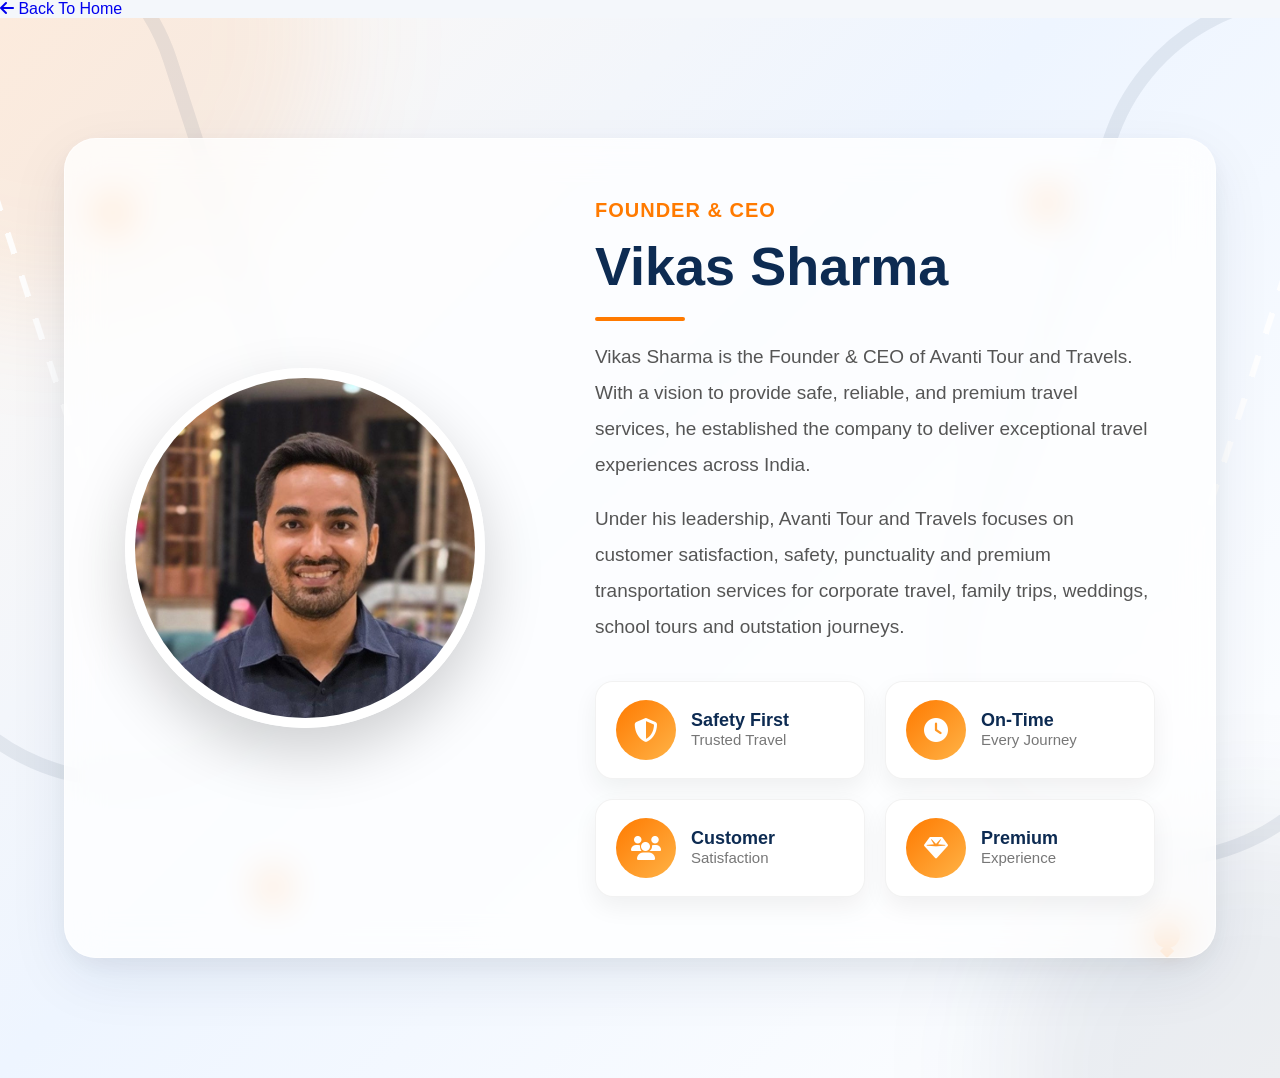
==== about.html @ bde84f7c "Website updated" ====
<!DOCTYPE html>
<html lang="en">

<head>
    <meta charset="UTF-8">
    <meta name="viewport" content="width=device-width, initial-scale=1.0">

    <title>About Us | Avanti Tour and Travels</title>

    <link rel="stylesheet" href="style.css">

    <!-- Font Awesome -->
    <link rel="stylesheet"
        href="https://cdnjs.cloudflare.com/ajax/libs/font-awesome/6.6.0/css/all.min.css">
</head>

<body>
    <a href="index.html" class="back-home-btn">
    <i class="fa-solid fa-arrow-left"></i>
    Back To Home
</a>

<section class="founder">
    <div class="founder-bg">

<div class="road-left"></div>
<div class="road-right"></div>

<div class="pin pin1"></div>
<div class="pin pin2"></div>
<div class="pin pin3"></div>
<div class="pin pin4"></div>


</div>

    <div class="container founder-box">

        <div class="founder-image">
            <img src="images/founder.jpg" alt="Vikas Sharma">
        </div>

        <div class="founder-content">

    <h2>Founder & CEO</h2>

    <h3>Vikas Sharma</h3>

    <p>
        Vikas Sharma is the Founder & CEO of Avanti Tour and Travels.
        With a vision to provide safe, reliable, and premium travel
        services, he established the company to deliver exceptional
        travel experiences across India.
    </p>

    <p>
        Under his leadership, Avanti Tour and Travels focuses on
        customer satisfaction, safety, punctuality and premium
        transportation services for corporate travel, family trips,
        weddings, school tours and outstation journeys.
    </p>

    <div class="founder-features">

        <div class="feature-item">
            <i class="fa-solid fa-shield-halved"></i>
            <div>
                <h4>Safety First</h4>
                <span>Trusted Travel</span>
            </div>
        </div>

        <div class="feature-item">
            <i class="fa-solid fa-clock"></i>
            <div>
                <h4>On-Time</h4>
                <span>Every Journey</span>
            </div>
        </div>

        <div class="feature-item">
            <i class="fa-solid fa-users"></i>
            <div>
                <h4>Customer</h4>
                <span>Satisfaction</span>
            </div>
        </div>

        <div class="feature-item">
            <i class="fa-solid fa-gem"></i>
            <div>
                <h4>Premium</h4>
                <span>Experience</span>
            </div>
        </div>

    </div>

</div>

</section>

</body>

</html>
---- style.css ----
/* ==========================
   RESET
========================== */

*{
    margin:0;
    padding:0;
    box-sizing:border-box;
}

html{
    scroll-behavior:smooth;
}

body{
    font-family:'Poppins',sans-serif;
    background:#ffffff;
    color:#222;
    overflow-x:hidden;
}

a{
    text-decoration:none;
}

ul{
    list-style:none;
}

img{
    width:100%;
    display:block;
}

/* ==========================
   CONTAINER
========================== */

.container{
    width:90%;
    max-width:1300px;
    margin:auto;
}

/* ==========================
   COLORS
========================== */

:root{

--primary:#f58220;

--secondary:#0d2340;

--white:#fff;

--dark:#111;

--light:#f6f6f6;

}

/* ==========================
   TOP BAR
========================== */

.top-bar{

background:var(--secondary);

color:white;

padding:12px 0;

font-size:14px;

}

.top-bar .container{

display:flex;

justify-content:space-between;

align-items:center;

}

.top-bar .left span{

color:var(--primary);

font-weight:600;

}

.top-bar .right{

display:flex;

gap:20px;

align-items:center;

}

.top-bar .right a{

color:white;

transition:.3s;

}

.top-bar .right a:hover{

color:var(--primary);

}

/* ==========================
   NAVBAR
========================== */

header{

background:white;

position:sticky;

top:0;

z-index:999;

box-shadow:0 3px 15px rgba(0,0,0,.08);

}

nav{

display:flex;

justify-content:space-between;

align-items:center;

height:90px;

}

.logo h1{

font-size:34px;

font-weight:800;

color:var(--secondary);

}

.logo span{

color:var(--primary);

}

.logo p{

font-size:13px;

letter-spacing:3px;

color:#666;

}

nav ul{

display:flex;

gap:35px;

}

nav ul li a{

font-weight:600;

color:#222;

transition:.3s;

}

nav ul li a:hover{

color:var(--primary);

}

.book-btn{

background:var(--primary);

padding:14px 28px;

border-radius:8px;

font-weight:600;

color:white;

transition:.3s;

}

.book-btn:hover{

background:#e76d07;

}

/* ==========================
   HERO
========================== */

.hero{
    position: relative;
    height: 95vh;
    overflow: hidden;
    display: flex;
    align-items: center;
}

/* Background Video */
.hero-video{
    position: absolute;
     inset: 0;
    width: 100%;
    height: 100%;
    object-fit: cover;
    z-index: 1;
}

/* Dark Overlay */
.overlay{
    position: absolute;
    inset: 0;
    background: rgba(0,0,0,.45);
    z-index: 2;
}

.hero-content{
    position: relative;
    z-index: 3;
    color: white;
}

.hero-left{
    width:650px;
}

.hero-left h4{
    font-size:18px;
    letter-spacing:3px;
    color:#ffcf75;
    margin-bottom:20px;
}

.hero-left h1{
    font-size:72px;
    line-height:82px;
    font-weight:800;
    margin-bottom:20px;
}

.hero-left h1 span{
    color:var(--primary);
}

.hero-left p{
    font-size:18px;
    line-height:34px;
    margin-bottom:35px;
    width:90%;
}

/* ==========================
   HERO BUTTONS
========================== */

.hero-buttons{

display:flex;

gap:20px;

}

.btn-orange{

background:var(--primary);

padding:16px 36px;

border-radius:8px;

color:white;

font-weight:600;

transition:.3s;

}

.btn-orange:hover{

background:#dd6b08;

}

.btn-dark{

background:white;

color:#222;

padding:16px 36px;

border-radius:8px;

font-weight:600;

transition:.3s;

}

.btn-dark:hover{

background:#eee;

}
/* ==========================
   BOOKING SECTION
========================== */

.booking{
    padding:80px 0;
    background:#f8f9fb;
}

.booking-box{
    background:#fff;
    padding:50px;
    border-radius:15px;
    box-shadow:0 10px 30px rgba(0,0,0,.08);
}

.booking-title{
    text-align:center;
    margin-bottom:40px;
}

.booking-title h2{
    font-size:38px;
    color:var(--secondary);
    margin-bottom:10px;
}

.booking-title p{
    color:#666;
}

.booking form{
    display:grid;
    grid-template-columns:repeat(5,1fr);
    gap:20px;
}

.input-box{
    display:flex;
    flex-direction:column;
}

.input-box label{
    font-weight:600;
    margin-bottom:10px;
    color:#333;
}

.input-box input,
.input-box select{

    height:55px;
    border:1px solid #ddd;
    border-radius:8px;
    padding:0 15px;
    font-size:16px;
    outline:none;

}

.booking button{

    height:55px;
    margin-top:32px;
    border:none;
    background:var(--primary);
    color:#fff;
    border-radius:8px;
    font-size:17px;
    cursor:pointer;
    transition:.3s;

}

.booking button:hover{

background:#dc6a08;

}

/* ==========================
   SECTION TITLE
========================== */

.section-title{

text-align:center;

margin-bottom:60px;

}

.section-title h2{

font-size:45px;

color:var(--secondary);

margin-bottom:15px;

}

.section-title p{

color:#666;

font-size:18px;

}

/* ==========================
   WHY CHOOSE US
========================== */

.why-us{

padding:100px 0;

background:#fff;

}

.why-grid{

display:grid;

grid-template-columns:repeat(4,1fr);

gap:30px;

}

.why-card{

background:#fff;

padding:40px 30px;

text-align:center;

border-radius:15px;

box-shadow:0 10px 30px rgba(0,0,0,.08);

transition:.4s;

}

.why-card:hover{

transform:translateY(-12px);

}

.why-card i{

font-size:55px;

color:var(--primary);

margin-bottom:20px;

}

.why-card h3{

margin-bottom:15px;

font-size:24px;

color:var(--secondary);

}

.why-card p{

line-height:28px;

color:#666;

}

/* ==========================
   OUR FLEET
========================== */

.fleet{

padding:100px 0;

background:#f8f9fb;

}

.fleet-grid{

display:grid;

grid-template-columns:repeat(3,1fr);

gap:35px;

}

.fleet-card{

background:white;

border-radius:15px;

overflow:hidden;

box-shadow:0 12px 30px rgba(0,0,0,.08);

transition:.4s;

}

.fleet-card:hover{

transform:translateY(-10px);

}

.fleet-card img{

height:260px;

object-fit:cover;

}

.fleet-content{

padding:25px;

}

.fleet-content h3{

font-size:26px;

color:var(--secondary);

margin-bottom:10px;

}

.fleet-content p{

color:#666;

margin-bottom:20px;

}

.fleet-content a{

display:inline-block;

background:var(--primary);

padding:12px 24px;

border-radius:8px;

color:white;

font-weight:600;

transition:.3s;

}

.fleet-content a:hover{

background:#d86807;

}
/* ==========================
   DESTINATIONS
========================== */

.destinations{
    padding:100px 0;
    background:#fff;
}

.destination-grid{
    display:grid;
    grid-template-columns:repeat(3,1fr);
    gap:30px;
}

.destination-card{
    position:relative;
    overflow:hidden;
    border-radius:15px;
    cursor:pointer;
}

.destination-card img{
    height:320px;
    object-fit:cover;
    transition:.5s;
}

.destination-card:hover img{
    transform:scale(1.1);
}

.destination-card h3{
    position:absolute;
    left:20px;
    bottom:20px;
    color:#fff;
    font-size:28px;
    font-weight:700;
    text-shadow:0 5px 15px rgba(0,0,0,.5);
}

/* ==========================
   GALLERY
========================== */

.gallery{
    padding:100px 0;
    background:#f8f9fb;
}

.gallery-grid{
    display:grid;
    grid-template-columns:repeat(3,1fr);
    gap:20px;
}

.gallery-grid img{
    height:260px;
    object-fit:cover;
    border-radius:12px;
    transition:.4s;
}

.gallery-grid img:hover{
    transform:scale(1.05);
}

/* ==========================
   TESTIMONIALS
========================== */

.testimonials{
    padding:100px 0;
    background:#fff;
}

.testimonial-grid{
    display:grid;
    grid-template-columns:repeat(3,1fr);
    gap:30px;
}

.testimonial-card{
    background:#fff;
    padding:35px;
    border-radius:15px;
    text-align:center;
    box-shadow:0 10px 25px rgba(0,0,0,.08);
}

.testimonial-card img{
    width:90px;
    height:90px;
    border-radius:50%;
    margin:auto;
    margin-bottom:20px;
    object-fit:cover;
}

.testimonial-card h3{
    color:var(--secondary);
    margin-bottom:5px;
}

.testimonial-card h5{
    color:var(--primary);
    margin-bottom:15px;
}

.testimonial-card p{
    line-height:28px;
    color:#666;
}

/* ==========================
   CONTACT
========================== */

.contact{
    padding:100px 0;
    background:#f8f9fb;
}

.contact-wrapper{
    display:grid;
    grid-template-columns:1fr 1fr;
    gap:50px;
}

.contact-info h2{
    font-size:42px;
    color:var(--secondary);
    margin-bottom:20px;
}

.contact-info p{
    color:#666;
    line-height:30px;
    margin-bottom:15px;
}

.contact-form{
    background:#fff;
    padding:40px;
    border-radius:15px;
    box-shadow:0 10px 30px rgba(0,0,0,.08);
}

.contact-form input,
.contact-form textarea{
    width:100%;
    padding:16px;
    margin-bottom:20px;
    border:1px solid #ddd;
    border-radius:8px;
    outline:none;
    font-size:16px;
}

.contact-form textarea{
    height:160px;
    resize:none;
}

.contact-form button{
    width:100%;
    background:var(--primary);
    color:#fff;
    border:none;
    padding:16px;
    border-radius:8px;
    cursor:pointer;
    font-size:18px;
}

/* ==========================
   FOOTER
========================== */

footer{
    background:#0d2340;
    color:#fff;
    padding:80px 0 30px;
}

.footer-grid{
    display:grid;
    grid-template-columns:2fr 1fr 1fr 1fr;
    gap:40px;
}

.footer-grid h2,
.footer-grid h3{
    margin-bottom:20px;
}

.footer-grid p,
.footer-grid li{
    color:#d7d7d7;
    line-height:30px;
}

.footer-grid ul{
    padding:0;
}

.footer-grid li{
    list-style:none;
    margin-bottom:10px;
}

.footer-grid a{
    color:#d7d7d7;
}

.footer-grid a:hover{
    color:var(--primary);
}

footer hr{
    margin:40px 0 20px;
    border:none;
    border-top:1px solid rgba(255,255,255,.15);
}

.copyright{
    text-align:center;
    color:#bbb;
}

/* ==========================
   FLOATING BUTTONS
========================== */

.whatsapp,
.call{
    position:fixed;
    right:25px;
    width:60px;
    height:60px;
    border-radius:50%;
    display:flex;
    justify-content:center;
    align-items:center;
    color:#fff;
    font-size:26px;
    z-index:999;
}

.whatsapp{
    bottom:170px;
    background:#25D366;
}
.pay{
    position:fixed;
    right:25px;
    bottom:100px;
    width:60px;
    height:60px;
    border-radius:50%;
    display:flex;
    justify-content:center;
    align-items:center;
    color:#fff;
    font-size:26px;
    background:#007bff;
    z-index:999;
    text-decoration:none;
}

.call{
    bottom:30px;
    background:#f58220;
}

/* ==========================
   SCROLL TO TOP
========================== */

#topBtn{
    position:fixed;
    left:25px;
    bottom:30px;
    width:55px;
    height:55px;
    border:none;
    border-radius:50%;
    background:var(--secondary);
    color:#fff;
    font-size:20px;
    cursor:pointer;
}
/* =========================================
   RESPONSIVE DESIGN
========================================= */

/* Laptop */
@media (max-width:1200px){

.container{
    width:95%;
}

.hero-left h1{
    font-size:60px;
    line-height:70px;
}

nav ul{
    gap:20px;
}

}


/* Tablet */

@media (max-width:992px){

.top-bar .container{
    flex-direction:column;
    gap:10px;
    text-align:center;
}

nav{
    flex-direction:column;
    height:auto;
    padding:20px 0;
}

nav ul{
    flex-wrap:wrap;
    justify-content:center;
    margin:20px 0;
}

.hero{
    height:80vh;
}

.hero-left{
    width:100%;
    text-align:center;
}

.hero-left h1{
    font-size:50px;
    line-height:60px;
}

.hero-left p{
    width:100%;
}

.hero-buttons{
    justify-content:center;
}

.booking form{
    grid-template-columns:repeat(2,1fr);
}

.why-grid,
.fleet-grid,
.destination-grid,
.gallery-grid,
.testimonial-grid{
    grid-template-columns:repeat(2,1fr);
}

.contact-wrapper{
    grid-template-columns:1fr;
}

.footer-grid{
    grid-template-columns:repeat(2,1fr);
}

}


/* Mobile */

@media (max-width:768px){

.hero{
    height:70vh;
}

.hero-left h4{
    font-size:14px;
}

.hero-left h1{
    font-size:38px;
    line-height:48px;
}

.hero-left p{
    font-size:16px;
    line-height:28px;
}

.hero-buttons{
    flex-direction:column;
}

.btn-orange,
.btn-dark{
    text-align:center;
}

.booking-box{
    padding:25px;
}

.booking form{
    grid-template-columns:1fr;
}

.section-title h2{
    font-size:32px;
}

.why-grid,
.fleet-grid,
.destination-grid,
.gallery-grid,
.testimonial-grid,
.footer-grid{
    grid-template-columns:1fr;
}

.destination-card img,
.gallery-grid img,
.fleet-card img{
    height:220px;
}

.contact-form{
    padding:25px;
}

.whatsapp,
.call{
    width:55px;
    height:55px;
    font-size:22px;
}
/* Founder Section */

.founder-box{
    flex-direction:column;
    text-align:center;
}

.founder-image img{
    width:250px;
    height:250px;
}
.founder-content{
    min-width:100%;
}

.founder-content h3{
    font-size:38px;
}

.founder-content h3::after{
    margin:18px auto 0;
}

.founder-features{
    grid-template-columns:1fr;
}

.feature-item{
    text-align:left;
}
}


/* Small Mobile */

@media (max-width:480px){

.logo h1{
    font-size:28px;
}

.logo p{
    font-size:11px;
}

.hero-left h1{
    font-size:30px;
    line-height:40px;
}

.hero-left p{
    font-size:15px;
}

.section-title h2{
    font-size:28px;
}

.booking-title h2{
    font-size:28px;
}

.contact-info h2{
    font-size:30px;
}

.book-btn{
    padding:12px 20px;
}
.founder{
    padding:70px 0;
}

.founder-box{
    padding:25px 20px;
}

.founder-image img{
    width:200px;
    height:200px;
}

.founder-content h2{
    font-size:16px;
}

.founder-content h3{
    font-size:30px;
}

.founder-content p{
    font-size:15px;
    line-height:1.7;
}

.feature-item{
    padding:15px;
}

.feature-item i{
    width:50px;
    height:50px;
    font-size:20px;
}

.feature-item h4{
    font-size:16px;
}

.feature-item span{
    font-size:13px;
}

}


/* =========================================
   SMOOTH ANIMATIONS
========================================= */

.fleet-card,
.why-card,
.destination-card,
.gallery-grid img,
.testimonial-card,
.contact-form{

transition:0.4s ease;

}

.fleet-card:hover,
.why-card:hover,
.destination-card:hover,
.gallery-grid img:hover,
.testimonial-card:hover,
.contact-form:hover{

transform:translateY(-8px);

box-shadow:0 20px 40px rgba(0,0,0,.15);

}


/* =========================================
   CUSTOM SCROLLBAR
========================================= */

::-webkit-scrollbar{

width:10px;

}

::-webkit-scrollbar-track{

background:#eee;

}

::-webkit-scrollbar-thumb{

background:#f58220;

border-radius:10px;

}

::-webkit-scrollbar-thumb:hover{

background:#d86a08;

}


/* =========================================
   SELECTION COLOR
========================================= */

::selection{

background:#f58220;

color:white;

}


/* =========================================
   IMAGE ZOOM
========================================= */

img{

transition:.4s;

}

img:hover{

transform:scale(1.02);

}


/* =========================================
   END OF STYLE.CSS
========================================= */

header.sticky{
    box-shadow:0 10px 30px rgba(0,0,0,.12);
    transition:.4s;
}

#topBtn{
    display:none;
}
/* ================= PAYMENT PAGE ================= */

body{
    background:#f4f7fb;
    font-family:Arial, Helvetica, sans-serif;
}

.payment-box{
    width:420px;
    max-width:95%;
    margin:50px auto;
    background:#fff;
    padding:30px;
    border-radius:20px;
    text-align:center;
    box-shadow:0 10px 30px rgba(0,0,0,.15);
}

.payment-box h2{
    color:#0d2b52;
    margin-bottom:20px;
}

.qr-code{
    width:220px;
    display:block;
    margin:20px auto;
    border-radius:15px;
}

.upi-id{
    font-size:20px;
    font-weight:bold;
    color:#0d2b52;
    margin:15px 0;
}

.pay-btn,
.whatsapp-btn{
    width:100%;
    padding:15px;
    border:none;
    border-radius:10px;
    color:#fff;
    font-size:18px;
    cursor:pointer;
    margin-top:15px;
}

.pay-btn{
    background:#0d2b52;
}

.whatsapp-btn{
    background:#25D366;
}

.note{
    margin-top:20px;
    color:#666;
}
.modal{
    display:none;
    position:fixed;
    z-index:9999;
    left:0;
    top:0;
    width:100%;
    height:100%;
    background:rgba(0,0,0,.6);
}

.modal-content{
    background:#fff;
    width:90%;
    max-width:700px;
    margin:60px auto;
    padding:30px;
    border-radius:15px;
    position:relative;
}

.close{
    position:absolute;
    right:20px;
    top:15px;
    font-size:32px;
    cursor:pointer;
}

.modal ul{
    line-height:2;
}
/* ==========================
   Founder Section
========================== */

.founder{
    padding:120px 0;
    background:linear-gradient(135deg,#fdf8f3 0%,#eef5ff 45%,#ffffff 100%);
    position:relative;
    overflow:hidden;
}

.founder::before{
    content:"";
    position:absolute;
    width:550px;
    height:550px;
    background:rgba(245,130,32,.10);
    border-radius:50%;
    top:-260px;
    left:-220px;
    filter:blur(60px);
}

.founder::after{
    content:"";
    position:absolute;
    width:500px;
    height:500px;
    background:rgba(13,43,82,.08);
    border-radius:50%;
    bottom:-240px;
    right:-220px;
    filter:blur(60px);
}
/* =============================
   Travel Background
============================= */

.founder-bg{

position:absolute;
inset:0;
pointer-events:none;
z-index:1;

}

/* Left Road */

.founder-bg .road-left{

position:absolute;

left:-170px;
top:-120px;

width:430px;
height:900px;

border:14px solid rgba(13,43,82,.08);

border-radius:250px;

transform:rotate(-18deg);

}

/* Right Road */

.founder-bg .road-right{

position:absolute;

right:-170px;
top:-40px;

width:430px;
height:900px;

border:14px solid rgba(13,43,82,.08);

border-radius:250px;

transform:rotate(18deg);

}

/* White Divider */

.road-left::after,
.road-right::after{

content:"";

position:absolute;

left:50%;

top:0;

width:6px;

height:100%;

transform:translateX(-50%);

background:
repeating-linear-gradient(

to bottom,

rgba(255,255,255,.9) 0 22px,

transparent 22px 45px

);

}

/* Location Pins */

.pin{

position:absolute;

width:26px;
height:26px;

background:#ff7a00;

border-radius:50%;

box-shadow:0 0 25px rgba(255,122,0,.35);

}

.pin::after{

content:"";

position:absolute;

left:50%;

bottom:-8px;

width:10px;
height:10px;

background:#ff7a00;

transform:translateX(-50%) rotate(45deg);

}

.pin1{

top:180px;
left:100px;

}

.pin2{

bottom:180px;
left:260px;

}

.pin3{

top:170px;
right:220px;

}

.pin4{

bottom:130px;
right:100px;

}

.founder .container{
    position:relative;
    z-index:2;
}

.founder-box{
    max-width:1180px;
    margin:auto;

    display:flex;
    align-items:center;
    justify-content:space-between;
    gap:70px;
    flex-wrap:wrap;

    background:rgba(255,255,255,.78);
    backdrop-filter:blur(18px);
    -webkit-backdrop-filter:blur(18px);

    padding:60px;
    border-radius:32px;

    border:1px solid rgba(255,255,255,.6);

    box-shadow:
        0 20px 60px rgba(13,43,82,.08),
        0 8px 25px rgba(0,0,0,.05);
}

.founder-image{
    flex:1;
    min-width:300px;
    text-align:center;
}

.founder-image img{
    width:360px;
    height:360px;
    max-width:100%;
    border-radius:50%;
    object-fit:cover;

    border:10px solid #fff;

    box-shadow:
        0 25px 60px rgba(0,0,0,.18);

    transition:.4s ease;
}

.founder-image img:hover{
    transform:scale(1.03);
}

.founder-content{
    flex:1.4;
    min-width:320px;
}

.founder-content h2{
    color:#ff7a00;
    font-size:20px;
    font-weight:700;
    letter-spacing:1px;
    text-transform:uppercase;
    margin-bottom:12px;
}

.founder-content h3{
    font-size:54px;
    color:#0d2b52;
    line-height:1.2;
    margin-bottom:18px;
    position:relative;
}

.founder-content h3::after{
    content:"";
    display:block;
    width:90px;
    height:4px;
    background:#ff7a00;
    border-radius:50px;
    margin-top:18px;
}

.founder-content p{
    font-size:19px;
    line-height:1.9;
    color:#555;
    margin-bottom:18px;
}
/* ==========================
   Founder Features
========================== */

.founder-features{
    display:grid;
    grid-template-columns:repeat(2,1fr);
    gap:20px;
    margin-top:35px;
}

.feature-item{
    display:flex;
    align-items:center;
    gap:15px;
    background:#fff;
    padding:18px 20px;
    border-radius:18px;
    border:1px solid rgba(0,0,0,.05);
    box-shadow:0 10px 25px rgba(0,0,0,.06);
    transition:.35s ease;
}

.feature-item:hover{
    transform:translateY(-8px);
    box-shadow:0 18px 40px rgba(0,0,0,.12);
}

.feature-item i{
    width:60px;
    height:60px;
    display:flex;
    align-items:center;
    justify-content:center;
    border-radius:50%;
    background:linear-gradient(135deg,#ff7a00,#ffb347);
    color:#fff;
    font-size:24px;
    flex-shrink:0;
}

.feature-item h4{
    margin:0;
    color:#0d2b52;
    font-size:18px;
    font-weight:700;
}

.feature-item span{
    color:#777;
    font-size:15px;
}
/* ==========================================
   Founder Responsive
========================================== */

@media (max-width:768px){

    .founder{
        padding:60px 15px;
    }

    .founder-box{
        flex-direction:column;
        padding:30px 20px;
        gap:30px;
        border-radius:20px;
    }

    .founder-image{
        min-width:100%;
    }

    .founder-image img{
        width:220px;
        height:220px;
        border-width:6px;
    }

    .founder-content{
        min-width:100%;
        text-align:center;
    }

    .founder-content h2{
        font-size:18px;
    }

    .founder-content h3{
        font-size:36px;
    }

    .founder-content h3::after{
        margin:15px auto 0;
    }

    .founder-content p{
        font-size:16px;
        line-height:1.7;
    }

    .founder-features{
        grid-template-columns:1fr;
    }

    .feature-item{
        padding:15px;
    }

    .back-home-btn{
    position:absolute;
    top:40px;
    left:50px;
    z-index:999;

    display:inline-flex;
    align-items:center;
    gap:10px;

    padding:14px 28px;

    background:#ff7a00;
    color:white;

    border-radius:8px;

    font-size:16px;
    font-weight:600;

    text-decoration:none;

    box-shadow:0 8px 20px rgba(0,0,0,.15);

    transition:.3s;
}

.back-home:hover{
    transform:translateY(-3px);
    background:#e66f00;
}


@media(max-width:600px){

.back-home{
    top:20px;
    left:20px;

    padding:12px 20px;
    font-size:14px;
}

}

}
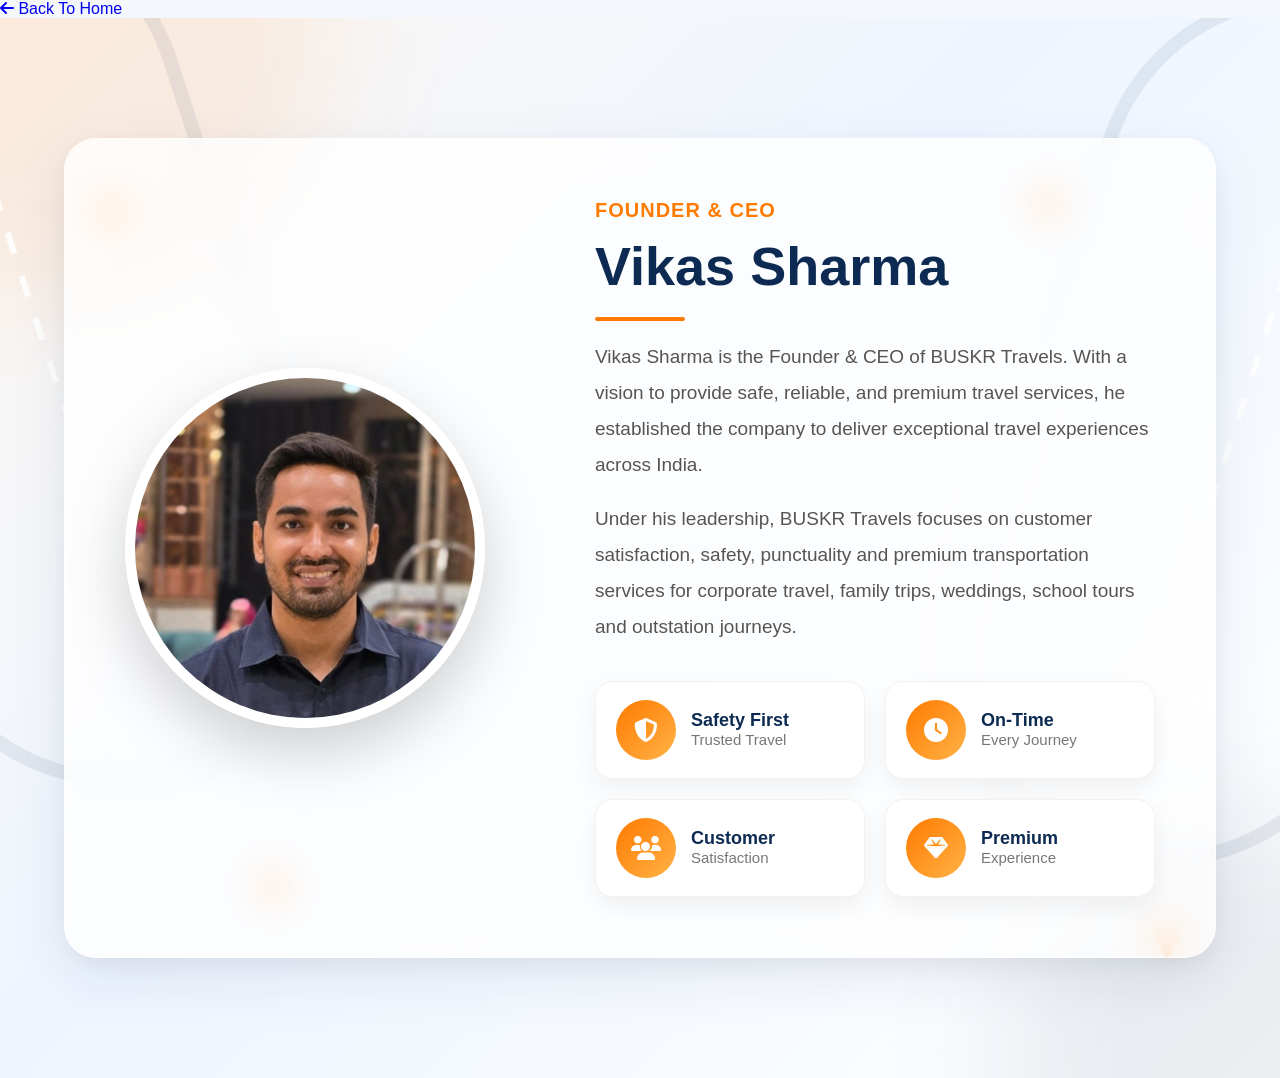
==== commit 0d35c6cb: "Website updated" ====
--- a/about.html
+++ b/about.html
@@ -5,7 +5,7 @@
     <meta charset="UTF-8">
     <meta name="viewport" content="width=device-width, initial-scale=1.0">
 
-    <title>About Us | Avanti Tour and Travels</title>
+    <title>About Us | BUSKR Travels</title>
 
     <link rel="stylesheet" href="style.css">
 
@@ -47,14 +47,14 @@
     <h3>Vikas Sharma</h3>
 
     <p>
-        Vikas Sharma is the Founder & CEO of Avanti Tour and Travels.
+        Vikas Sharma is the Founder & CEO of BUSKR Travels.
         With a vision to provide safe, reliable, and premium travel
         services, he established the company to deliver exceptional
         travel experiences across India.
     </p>
 
     <p>
-        Under his leadership, Avanti Tour and Travels focuses on
+        Under his leadership, BUSKR Travels focuses on
         customer satisfaction, safety, punctuality and premium
         transportation services for corporate travel, family trips,
         weddings, school tours and outstation journeys.
--- a/style.css
+++ b/style.css
@@ -1792,7 +1792,7 @@
     transition:.3s;
 }
 
-.back-home:hover{
+.back-home-btn:hover{
     transform:translateY(-3px);
     background:#e66f00;
 }
@@ -1800,7 +1800,7 @@
 
 @media(max-width:600px){
 
-.back-home{
+.back-home-btn{
     top:20px;
     left:20px;
 
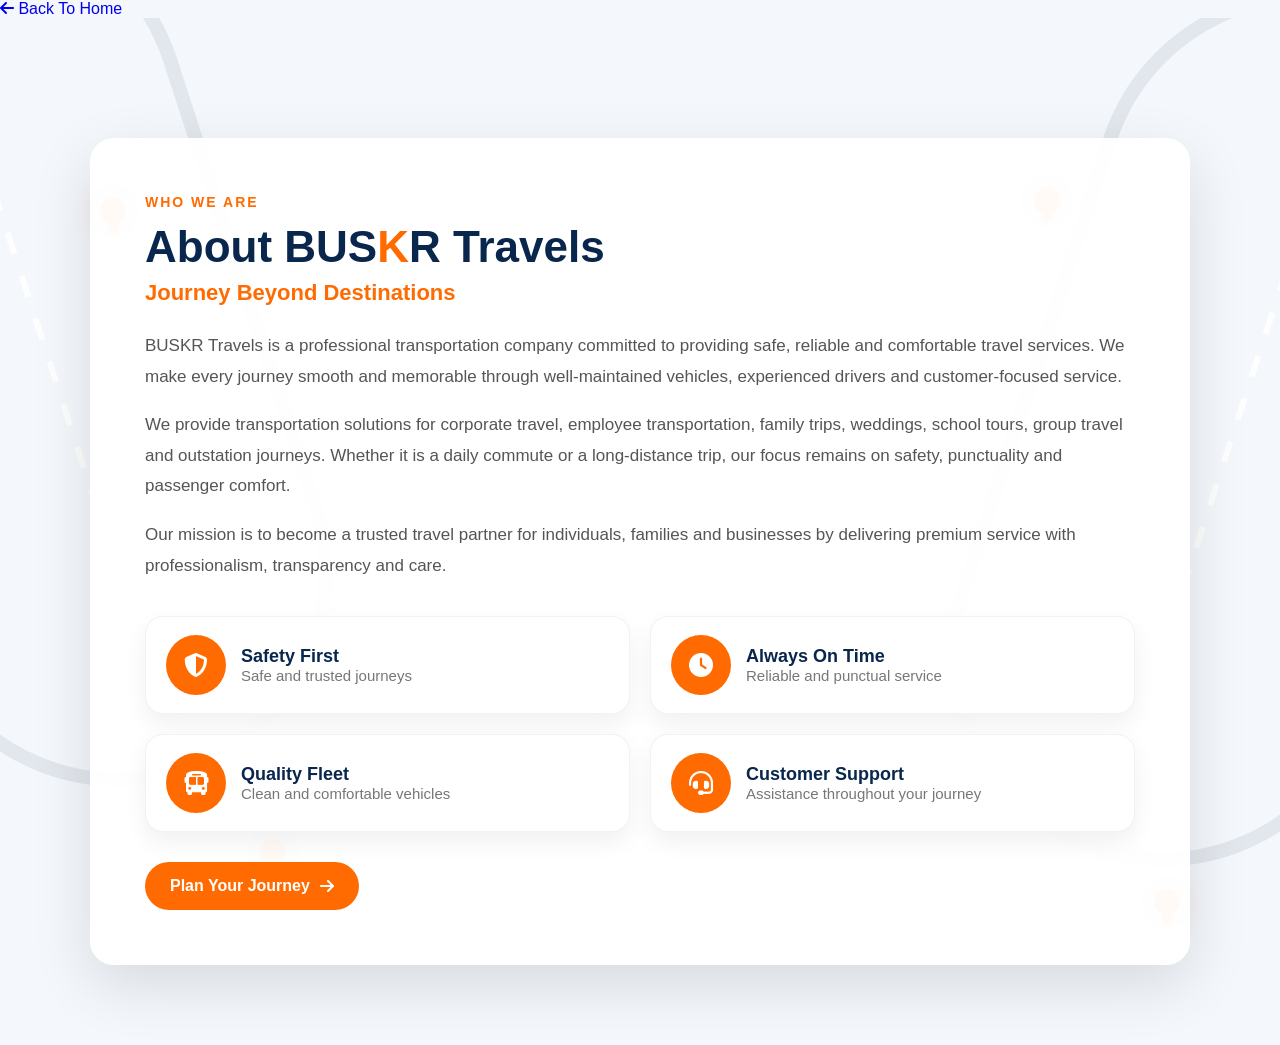
==== commit 934dc1ec: "Website updated" ====
--- a/about.html
+++ b/about.html
@@ -15,90 +15,108 @@
 </head>
 
 <body>
+
     <a href="index.html" class="back-home-btn">
-    <i class="fa-solid fa-arrow-left"></i>
-    Back To Home
-</a>
+        <i class="fa-solid fa-arrow-left"></i>
+        Back To Home
+    </a>
 
-<section class="founder">
-    <div class="founder-bg">
+    <section class="about-company">
 
-<div class="road-left"></div>
-<div class="road-right"></div>
+        <div class="founder-bg">
+            <div class="road-left"></div>
+            <div class="road-right"></div>
 
-<div class="pin pin1"></div>
-<div class="pin pin2"></div>
-<div class="pin pin3"></div>
-<div class="pin pin4"></div>
-
-
-</div>
-
-    <div class="container founder-box">
-
-        <div class="founder-image">
-            <img src="images/founder.jpg" alt="Vikas Sharma">
+            <div class="pin pin1"></div>
+            <div class="pin pin2"></div>
+            <div class="pin pin3"></div>
+            <div class="pin pin4"></div>
         </div>
 
-        <div class="founder-content">
+        <div class="container about-company-box">
 
-    <h2>Founder & CEO</h2>
+            <div class="about-company-content">
 
-    <h3>Vikas Sharma</h3>
+                <span class="about-label">WHO WE ARE</span>
 
-    <p>
-        Vikas Sharma is the Founder & CEO of BUSKR Travels.
-        With a vision to provide safe, reliable, and premium travel
-        services, he established the company to deliver exceptional
-        travel experiences across India.
-    </p>
+                <h1>
+    About
+    <span class="brand-name">
+        <span class="brand-blue">BUS</span><span class="brand-orange">K</span><span class="brand-blue">R</span>
+    </span>
+    Travels
+</h1>
 
-    <p>
-        Under his leadership, BUSKR Travels focuses on
-        customer satisfaction, safety, punctuality and premium
-        transportation services for corporate travel, family trips,
-        weddings, school tours and outstation journeys.
-    </p>
+                <h2>Journey Beyond Destinations</h2>
 
-    <div class="founder-features">
+                <p>
+                    BUSKR Travels is a professional transportation company
+                    committed to providing safe, reliable and comfortable
+                    travel services. We make every journey smooth and memorable
+                    through well-maintained vehicles, experienced drivers and
+                    customer-focused service.
+                </p>
 
-        <div class="feature-item">
-            <i class="fa-solid fa-shield-halved"></i>
-            <div>
-                <h4>Safety First</h4>
-                <span>Trusted Travel</span>
+                <p>
+                    We provide transportation solutions for corporate travel,
+                    employee transportation, family trips, weddings, school
+                    tours, group travel and outstation journeys. Whether it is
+                    a daily commute or a long-distance trip, our focus remains
+                    on safety, punctuality and passenger comfort.
+                </p>
+
+                <p>
+                    Our mission is to become a trusted travel partner for
+                    individuals, families and businesses by delivering premium
+                    service with professionalism, transparency and care.
+                </p>
+
+                <div class="founder-features">
+
+                    <div class="feature-item">
+                        <i class="fa-solid fa-shield-halved"></i>
+                        <div>
+                            <h4>Safety First</h4>
+                            <span>Safe and trusted journeys</span>
+                        </div>
+                    </div>
+
+                    <div class="feature-item">
+                        <i class="fa-solid fa-clock"></i>
+                        <div>
+                            <h4>Always On Time</h4>
+                            <span>Reliable and punctual service</span>
+                        </div>
+                    </div>
+
+                    <div class="feature-item">
+                        <i class="fa-solid fa-bus"></i>
+                        <div>
+                            <h4>Quality Fleet</h4>
+                            <span>Clean and comfortable vehicles</span>
+                        </div>
+                    </div>
+
+                    <div class="feature-item">
+                        <i class="fa-solid fa-headset"></i>
+                        <div>
+                            <h4>Customer Support</h4>
+                            <span>Assistance throughout your journey</span>
+                        </div>
+                    </div>
+
+                </div>
+
+                <a href="index.html#contact" class="about-contact-btn">
+                    Plan Your Journey
+                    <i class="fa-solid fa-arrow-right"></i>
+                </a>
+
             </div>
+
         </div>
 
-        <div class="feature-item">
-            <i class="fa-solid fa-clock"></i>
-            <div>
-                <h4>On-Time</h4>
-                <span>Every Journey</span>
-            </div>
-        </div>
-
-        <div class="feature-item">
-            <i class="fa-solid fa-users"></i>
-            <div>
-                <h4>Customer</h4>
-                <span>Satisfaction</span>
-            </div>
-        </div>
-
-        <div class="feature-item">
-            <i class="fa-solid fa-gem"></i>
-            <div>
-                <h4>Premium</h4>
-                <span>Experience</span>
-            </div>
-        </div>
-
-    </div>
-
-</div>
-
-</section>
+    </section>
 
 </body>
 
--- a/style.css
+++ b/style.css
@@ -149,29 +149,38 @@
 }
 
 .logo h1{
-
-font-size:34px;
-
-font-weight:800;
-
-color:var(--secondary);
-
-}
-
-.logo span{
-
-color:var(--primary);
-
-}
-
-.logo p{
-
-font-size:13px;
-
-letter-spacing:3px;
-
-color:#666;
-
+    font-size:48px;
+    font-weight:800;
+    color:#0b2345;
+    margin:0;
+    line-height:1;
+}
+
+.logo h1 span{
+    color:#ff7a00;
+}
+
+.logo-tagline{
+    display:flex;
+    justify-content:center;
+    align-items:center;
+    gap:10px;
+    margin-top:6px;
+}
+
+.logo-tagline p{
+    margin:0;
+    font-size:15px;
+    letter-spacing:5px;
+    color:#777;
+    text-transform:uppercase;
+}
+
+.logo-tagline .line{
+    width:55px;
+    height:3px;
+    background:#ff7a00;
+    border-radius:10px;
 }
 
 nav ul{
@@ -373,8 +382,9 @@
 
 .booking form{
     display:grid;
-    grid-template-columns:repeat(5,1fr);
+    grid-template-columns:1fr 70px 1fr 1fr 1fr 1fr;
     gap:20px;
+    align-items:end;
 }
 
 .input-box{
@@ -413,11 +423,55 @@
     transition:.3s;
 
 }
-
+.swap-box{
+    display:flex;
+    justify-content:center;
+    align-items:center;
+}
+
+#swapBtn{
+    width:50px;
+    height:50px;
+    border:none;
+    border-radius:50%;
+    background:var(--primary);
+    color:#fff;
+    cursor:pointer;
+    font-size:20px;
+    transition:.3s;
+    box-shadow:0 5px 15px rgba(0,0,0,.2);
+}
+
+#swapBtn:hover{
+    transform:rotate(180deg);
+}
 .booking button:hover{
 
 background:#dc6a08;
 
+}
+
+.swap-box{
+    display:flex;
+    align-items:flex-end;
+    justify-content:center;
+    margin-top:28px;
+}
+
+#swapBtn{
+    width:48px;
+    height:48px;
+    border:none;
+    border-radius:50%;
+    background:#ff7a00;
+    color:#fff;
+    cursor:pointer;
+    font-size:18px;
+    transition:.3s;
+}
+
+#swapBtn:hover{
+    transform:rotate(180deg);
 }
 
 /* ==========================
@@ -1810,4 +1864,1191 @@
 
 }
 
+} /* end @media (max-width:768px) Founder Responsive */
+
+/* ===============================
+   BUSKR WELCOME POPUP
+================================ */
+
+.buskr-welcome-overlay {
+    position: fixed;
+    inset: 0;
+
+    width: 100%;
+    height: 100vh;
+
+    background: rgba(2, 14, 34, 0.76);
+
+    backdrop-filter: blur(7px);
+    -webkit-backdrop-filter: blur(7px);
+
+    display: flex;
+    align-items: center;
+    justify-content: center;
+
+    padding: 30px;
+
+    z-index: 99999;
+
+    opacity: 0;
+    visibility: hidden;
+
+    transition:
+        opacity 0.4s ease,
+        visibility 0.4s ease;
+}
+
+.buskr-welcome-overlay.active {
+    opacity: 1;
+    visibility: visible;
+}
+
+
+/* Popup */
+
+.buskr-welcome-popup {
+
+    position: relative;
+
+    width: min(1080px, 94vw);
+    min-height: 620px;
+
+    display: grid;
+
+    grid-template-columns: 53% 47%;
+
+    overflow: hidden;
+
+    background: #ffffff;
+
+    border-radius: 22px;
+
+    box-shadow:
+        0 30px 100px rgba(0,0,0,0.45);
+
+    transform:
+        translateY(35px)
+        scale(0.96);
+
+    transition:
+        transform 0.45s
+        cubic-bezier(.16,.84,.44,1);
+}
+
+.buskr-welcome-overlay.active
+.buskr-welcome-popup {
+
+    transform:
+        translateY(0)
+        scale(1);
+}
+
+
+/* CLOSE BUTTON */
+
+.buskr-popup-close {
+
+    position: absolute;
+
+    top: 20px;
+    right: 20px;
+
+    width: 46px;
+    height: 46px;
+
+    border-radius: 50%;
+
+    border: none;
+
+    background: white;
+
+    font-size: 32px;
+
+    line-height: 42px;
+
+    color: #092753;
+
+    cursor: pointer;
+
+    z-index: 20;
+
+    box-shadow:
+        0 6px 22px
+        rgba(0,0,0,.16);
+
+    transition:
+        transform .25s ease,
+        background .25s ease;
+}
+
+.buskr-popup-close:hover {
+
+    transform: rotate(90deg);
+
+    background: #ff7600;
+
+    color: white;
+}
+
+
+/* ===============================
+LEFT SIDE
+================================ */
+
+.buskr-popup-content {
+
+    position: relative;
+
+    padding:
+        76px
+        62px
+        45px;
+
+    text-align: center;
+
+    background:
+
+        radial-gradient(
+            circle at top left,
+            rgba(255,116,0,.06),
+            transparent 35%
+        ),
+
+        #ffffff;
+}
+
+
+.buskr-popup-logo {
+    position: absolute;
+    top: 28px;
+    left: 32px;
+    width: 118px;
+    max-width: 118px;
+    height: auto;
+    margin: 0;
+    object-fit: contain;
+    z-index: 4;
+    transform: none !important;
+}
+
+
+.buskr-welcome-small {
+
+    font-family:
+        Georgia,
+        "Times New Roman",
+        serif;
+
+    font-style: italic;
+
+    font-size: 40px;
+
+    color: #ff7600;
+
+    margin-bottom: 0;
+}
+
+
+.buskr-popup-content h2 {
+
+    margin: 0;
+
+    font-size: 66px;
+
+    letter-spacing: 9px;
+
+    font-weight: 800;
+
+    line-height: 1;
+
+    color: #08285a;
+}
+
+
+.buskr-popup-content h2 span {
+
+    color: #ff7600;
+}
+
+
+.buskr-popup-content h3 {
+
+    color: #08285a;
+
+    margin:
+        8px
+        0
+        17px;
+
+    font-size: 29px;
+
+    letter-spacing: 15px;
+
+    font-weight: 500;
+}
+
+
+.buskr-popup-tagline {
+
+    font-size: 14px;
+
+    letter-spacing: 2.4px;
+
+    color: #08285a;
+
+    font-weight: 700;
+
+    padding:
+        16px
+        0;
+
+    position: relative;
+}
+
+
+.buskr-popup-tagline::before,
+.buskr-popup-tagline::after {
+
+    content: "";
+
+    display: inline-block;
+
+    width: 38px;
+
+    height: 2px;
+
+    background: #ff7600;
+
+    vertical-align: middle;
+
+    margin:
+        0
+        13px;
+}
+
+
+.buskr-popup-description {
+
+    margin:
+        20px
+        0
+        27px;
+
+    color: #182c4c;
+
+    line-height: 1.65;
+
+    font-size: 17px;
+}
+
+
+.buskr-popup-description strong {
+
+    color: #ff7600;
+}
+
+
+/* FEATURES */
+
+.buskr-popup-features {
+
+    display: grid;
+
+    grid-template-columns:
+        repeat(4,1fr);
+
+    margin:
+        25px
+        0
+        35px;
+}
+
+
+.buskr-popup-feature {
+
+    padding:
+        2px
+        10px;
+
+    border-right:
+        1px solid #e0e4eb;
+
+    display: flex;
+
+    flex-direction: column;
+
+    gap: 9px;
+
+    align-items: center;
+
+    color: #08285a;
+
+    font-size: 11px;
+
+    line-height: 1.35;
+
+    font-weight: 700;
+
+    text-transform: uppercase;
+}
+
+
+.buskr-popup-feature:last-child {
+
+    border-right: none;
+}
+
+
+.buskr-feature-icon {
+
+    display: flex;
+
+    align-items: center;
+
+    justify-content: center;
+
+    width: 40px;
+
+    height: 40px;
+
+    border:
+        2px solid #08285a;
+
+    border-radius: 50%;
+
+    font-size: 21px;
+
+    color: #08285a;
+}
+
+
+/* CTA */
+
+.buskr-popup-buttons {
+
+    display: flex;
+
+    align-items: center;
+
+    justify-content: center;
+
+    gap: 25px;
+}
+
+
+.buskr-popup-primary {
+
+    text-decoration: none;
+
+    color: #ffffff;
+
+    background:
+        linear-gradient(
+            135deg,
+            #071f47,
+            #103876
+        );
+
+    padding:
+        16px
+        28px;
+
+    border-radius: 50px;
+
+    font-weight: 700;
+
+    font-size: 15px;
+
+    transition:
+        transform .25s ease,
+        box-shadow .25s ease;
+}
+
+
+.buskr-popup-primary span {
+
+    margin-left: 12px;
+
+    font-size: 22px;
+}
+
+
+.buskr-popup-primary:hover {
+
+    transform: translateY(-3px);
+
+    box-shadow:
+        0 10px 28px
+        rgba(8,40,90,.3);
+}
+
+
+.buskr-popup-secondary {
+
+    color: #08285a;
+
+    text-decoration: none;
+
+    font-weight: 700;
+
+    font-size: 14px;
+}
+
+
+.buskr-popup-secondary:hover {
+
+    color: #ff7600;
+}
+
+
+/* ===============================
+RIGHT SIDE
+================================ */
+
+.buskr-popup-image {
+
+    position: relative;
+
+    min-height: 620px;
+
+    overflow: hidden;
+
+    background: #08285a;
+}
+
+
+.buskr-popup-image img {
+
+    width: 100%;
+    height: 100%;
+
+    object-fit: cover;
+
+    display: block;
+
+    transition:
+        transform 8s ease;
+}
+
+
+.buskr-welcome-overlay.active
+.buskr-popup-image img {
+
+    transform: scale(1.06);
+}
+
+
+.buskr-popup-image::before {
+
+    content: "";
+
+    position: absolute;
+
+    left: 0;
+    top: 0;
+
+    width: 10px;
+    height: 100%;
+
+    background: #ff7600;
+
+    z-index: 3;
+
+    clip-path:
+        polygon(
+            100% 0,
+            100% 100%,
+            0 88%,
+            0 12%
+        );
+}
+
+
+.buskr-popup-image-gradient {
+
+    position: absolute;
+
+    inset: 0;
+
+    background:
+        linear-gradient(
+            to top,
+            rgba(2,20,54,.95) 0%,
+            rgba(2,20,54,.20) 48%,
+            transparent 72%
+        );
+}
+
+
+.buskr-popup-quote {
+
+    position: absolute;
+
+    bottom: 55px;
+    left: 50px;
+    right: 35px;
+
+    color: white;
+
+    font-size: 19px;
+
+    line-height: 1.55;
+
+    z-index: 5;
+}
+
+
+.buskr-popup-quote span {
+
+    color: #ff7600;
+
+    font-weight: 700;
+}
+
+
+/* ===============================
+MOBILE RESPONSIVE
+================================ */
+
+@media(max-width: 900px) {
+
+    .buskr-welcome-overlay {
+
+        padding: 15px;
+
+        overflow-y: auto;
+    }
+
+
+    .buskr-welcome-popup {
+
+        grid-template-columns: 1fr;
+
+        width: 95%;
+
+        min-height: unset;
+    }
+
+
+    .buskr-popup-content {
+
+        padding:
+            40px
+            25px
+            35px;
+    }
+
+
+    .buskr-popup-image {
+
+        min-height: 280px;
+    }
+
+
+    .buskr-popup-content h2 {
+
+        font-size: 48px;
+
+        letter-spacing: 6px;
+    }
+
+
+    .buskr-welcome-small {
+
+        font-size: 32px;
+    }
+
+
+    .buskr-popup-content h3 {
+
+        font-size: 20px;
+
+        letter-spacing: 10px;
+    }
+
+
+    .buskr-popup-features {
+
+        grid-template-columns:
+            repeat(2,1fr);
+
+        gap: 20px;
+    }
+
+
+    .buskr-popup-feature {
+
+        border-right: none;
+    }
+
+}
+
+
+@media(max-width: 520px) {
+
+    .buskr-welcome-overlay {
+
+        padding: 10px;
+
+        align-items: flex-start;
+    }
+
+
+    .buskr-welcome-popup {
+
+        margin-top: 20px;
+
+        border-radius: 16px;
+    }
+
+
+    .buskr-popup-content {
+
+        padding:
+            32px
+            18px;
+    }
+
+
+    .buskr-popup-logo {
+        top: 18px;
+        left: 18px;
+        width: 86px;
+        max-width: 86px;
+    }
+
+
+    .buskr-welcome-small {
+
+        font-size: 27px;
+    }
+
+
+    .buskr-popup-content h2 {
+
+        font-size: 38px;
+
+        letter-spacing: 5px;
+    }
+
+
+    .buskr-popup-content h3 {
+
+        font-size: 17px;
+
+        letter-spacing: 8px;
+    }
+
+
+    .buskr-popup-tagline {
+
+        font-size: 11px;
+
+        letter-spacing: 1px;
+    }
+
+
+    .buskr-popup-tagline::before,
+    .buskr-popup-tagline::after {
+
+        width: 18px;
+
+        margin:
+            0
+            5px;
+    }
+    .buskr-popup-description {
+        font-size: 14px;
+    }
+    .buskr-popup-buttons {
+        flex-direction: column;
+        gap: 15px;
+    }
+    .buskr-popup-primary {
+        width: 100%;
+        text-align: center;
+    }
+    .buskr-popup-image {
+        min-height: 240px;
+    }
+    .buskr-popup-quote {
+        left: 25px;
+       bottom: 30px;
+        font-size: 16px;
+    }
+}
+
+/* =====================================================
+   BUSKR POPUP FINAL OVERRIDES - logo size + brand colors
+   Keep this block at the VERY END of style.css
+===================================================== */
+#buskrWelcomeOverlay .buskr-popup-content {
+    position: relative !important;
+    padding: 46px 48px 38px !important;
+    overflow: hidden !important;
+}
+
+#buskrWelcomeOverlay .buskr-popup-logo {
+    position: absolute !important;
+    top: 22px !important;
+    left: 24px !important;
+    width: 92px !important;
+    max-width: 92px !important;
+    height: 92px !important;
+    object-fit: contain !important;
+    margin: 0 !important;
+    display: block !important;
+    transform: none !important;
+    z-index: 10 !important;
+}
+
+#buskrWelcomeOverlay .buskr-welcome-small {
+    margin-top: 4px !important;
+}
+
+#buskrWelcomeOverlay .buskr-popup-content h2 {
+    color: #0d2340 !important;
+}
+
+#buskrWelcomeOverlay .buskr-popup-content h2 span {
+    color: #f58220 !important;
+}
+
+@media (max-width: 900px) {
+    #buskrWelcomeOverlay .buskr-popup-logo {
+        width: 76px !important;
+        max-width: 76px !important;
+        height: 76px !important;
+        top: 18px !important;
+        left: 18px !important;
+    }
+}
+
+@media (max-width: 520px) {
+    #buskrWelcomeOverlay .buskr-popup-logo {
+        width: 64px !important;
+        max-width: 64px !important;
+        height: 64px !important;
+        top: 14px !important;
+        left: 14px !important;
+    }
+}
+
+/* ========================================
+   BUSKR CHAT WIDGET
+======================================== */
+
+.buskr-chat-launcher {
+    position: fixed;
+    right: 85px;
+    bottom: 20px;
+
+    width: 250px;
+    background: #ffffff;
+
+    display: flex;
+    align-items: center;
+    justify-content: space-between;
+
+    padding: 10px 12px 10px 15px;
+    border-radius: 16px;
+
+    box-shadow: 0 8px 30px rgba(0,0,0,0.22);
+
+    z-index: 9999;
+    cursor: pointer;
+    transition: 0.3s ease;
+}
+
+.buskr-chat-launcher:hover {
+    transform: translateY(-4px);
+}
+
+
+/* TEXT */
+
+.buskr-chat-text {
+    display: flex;
+    flex-direction: column;
+}
+
+.buskr-chat-text span {
+    font-size: 12px;
+    color: #777;
+}
+
+.buskr-chat-text strong {
+    font-size: 18px;
+    color: #0c2748;
+}
+
+.buskr-chat-text strong b {
+    color: #ff7a00;
+}
+
+.buskr-chat-text small {
+    font-size: 12px;
+    color: #777;
+}
+
+
+/* CHAT ICON */
+
+.buskr-chat-icon {
+
+    width: 52px;
+    height: 52px;
+
+    background: #ff7a00;
+    color: white;
+
+    display: flex;
+    align-items: center;
+    justify-content: center;
+
+    border-radius: 14px;
+
+    font-size: 25px;
+}
+
+
+/* =========================
+   CHAT WINDOW
+========================= */
+
+.buskr-chat-box {
+
+    position: fixed;
+
+    right: 25px;
+    bottom: 25px;
+
+    width: 350px;
+    height: 500px;
+
+    background: white;
+
+    border-radius: 18px;
+
+    box-shadow: 0 10px 40px rgba(0,0,0,0.30);
+
+    overflow: hidden;
+
+    z-index: 10000;
+
+    display: none;
+
+    flex-direction: column;
+}
+
+
+/* HEADER */
+
+.buskr-chat-header {
+
+    background: #0c2748;
+    color: white;
+
+    padding: 17px;
+
+    display: flex;
+    justify-content: space-between;
+    align-items: center;
+}
+
+.buskr-chat-header div {
+    display: flex;
+    flex-direction: column;
+}
+
+.buskr-chat-header strong {
+    font-size: 16px;
+}
+
+.buskr-chat-header small {
+    font-size: 11px;
+    margin-top: 3px;
+}
+
+.buskr-chat-header button {
+
+    border: none;
+    background: transparent;
+
+    color: white;
+
+    font-size: 28px;
+
+    cursor: pointer;
+}
+
+
+/* CHAT BODY */
+
+.buskr-chat-body {
+
+    flex: 1;
+
+    padding: 15px;
+
+    background: #f6f7f9;
+
+    overflow-y: auto;
+}
+
+
+/* BOT MESSAGE */
+
+.buskr-bot-message {
+
+    background: white;
+
+    padding: 13px;
+
+    border-radius: 12px;
+
+    margin-bottom: 15px;
+
+    font-size: 14px;
+
+    box-shadow: 0 2px 8px rgba(0,0,0,0.08);
+}
+
+
+/* OPTIONS */
+
+.buskr-option {
+
+    width: 100%;
+
+    background: white;
+
+    border: 1px solid #ddd;
+
+    padding: 12px;
+
+    margin-bottom: 8px;
+
+    border-radius: 10px;
+
+    text-align: left;
+
+    cursor: pointer;
+
+    font-weight: 500;
+
+    transition: 0.2s;
+}
+
+.buskr-option:hover {
+
+    border-color: #ff7a00;
+
+    color: #ff7a00;
+}
+
+
+/* INPUT */
+
+.buskr-chat-input {
+
+    padding: 12px;
+
+    border-top: 1px solid #ddd;
+
+    display: flex;
+
+    background: white;
+}
+
+.buskr-chat-input input {
+
+    flex: 1;
+
+    border: none;
+    outline: none;
+
+    padding: 10px;
+
+    font-size: 14px;
+}
+
+.buskr-chat-input button {
+
+    width: 40px;
+    height: 40px;
+
+    border: none;
+
+    background: #ff7a00;
+
+    color: white;
+
+    border-radius: 50%;
+
+    cursor: pointer;
+}
+
+
+/* MOBILE */
+
+@media (max-width: 600px) {
+
+    .buskr-chat-launcher {
+
+        width: 230px;
+
+        right: 15px;
+        bottom: 15px;
+    }
+
+    .buskr-chat-box {
+
+        width: calc(100% - 30px);
+
+        height: 70vh;
+
+        right: 15px;
+        bottom: 15px;
+    }
+}
+.about-company {
+    position: relative;
+    min-height: 100vh;
+    padding: 120px 20px 80px;
+    overflow: hidden;
+}
+
+.about-company-box {
+    position: relative;
+    z-index: 2;
+    max-width: 1100px;
+    margin: auto;
+}
+
+.about-company-content {
+    width: 100%;
+    padding: 55px;
+    background: rgba(255, 255, 255, 0.96);
+    border-radius: 24px;
+    box-shadow: 0 20px 60px rgba(0, 0, 0, 0.12);
+}
+
+.about-label {
+    display: inline-block;
+    margin-bottom: 12px;
+    color: #168447;
+    font-size: 14px;
+    font-weight: 700;
+    letter-spacing: 2px;
+}
+
+.about-company-content h1 {
+    margin: 0 0 8px;
+    color: #123524;
+    font-size: 44px;
+}
+
+.about-company-content h2 {
+    margin-bottom: 25px;
+    color: #168447;
+    font-size: 22px;
+}
+
+.about-company-content p {
+    margin-bottom: 18px;
+    color: #555;
+    font-size: 17px;
+    line-height: 1.8;
+}
+
+.about-contact-btn {
+    display: inline-flex;
+    align-items: center;
+    gap: 10px;
+    margin-top: 30px;
+    padding: 15px 25px;
+    color: #fff;
+    background: #168447;
+    border-radius: 50px;
+    text-decoration: none;
+    font-weight: 600;
+    transition: 0.3s ease;
+}
+
+.about-contact-btn:hover {
+    background: #0f6335;
+    transform: translateY(-2px);
+}
+
+@media (max-width: 768px) {
+    .about-company {
+        padding: 100px 15px 50px;
+    }
+
+    .about-company-content {
+        padding: 30px 22px;
+    }
+
+    .about-company-content h1 {
+        font-size: 32px;
+    }
+
+    .about-company-content h2 {
+        font-size: 19px;
+    }
+
+    .about-company-content p {
+        font-size: 15px;
+    }
+}
+/* BUSKR Brand Colours */
+:root {
+    --buskr-blue: #09264d;
+    --buskr-orange: #ff6b00;
+}
+
+/* BUS aur R blue, K orange */
+.brand-blue {
+    color: var(--buskr-blue);
+}
+
+.brand-orange {
+    color: var(--buskr-orange);
+}
+
+.brand-name span {
+    font-weight: 800;
+}
+
+/* Main heading */
+.about-company-content h1 {
+    color: var(--buskr-blue);
+}
+
+/* Green elements changed to orange */
+.about-label,
+.about-company-content h2 {
+    color: var(--buskr-orange);
+}
+
+/* Plan Your Journey button */
+.about-contact-btn {
+    background: var(--buskr-orange);
+    color: #ffffff;
+}
+
+.about-contact-btn:hover {
+    background: #db5c00;
+}
+
+/* Feature icons */
+.feature-item > i {
+    background: var(--buskr-orange);
+    color: #ffffff;
+}
+
+/* Feature headings in BUSKR blue */
+.feature-item h4 {
+    color: var(--buskr-blue);
 }
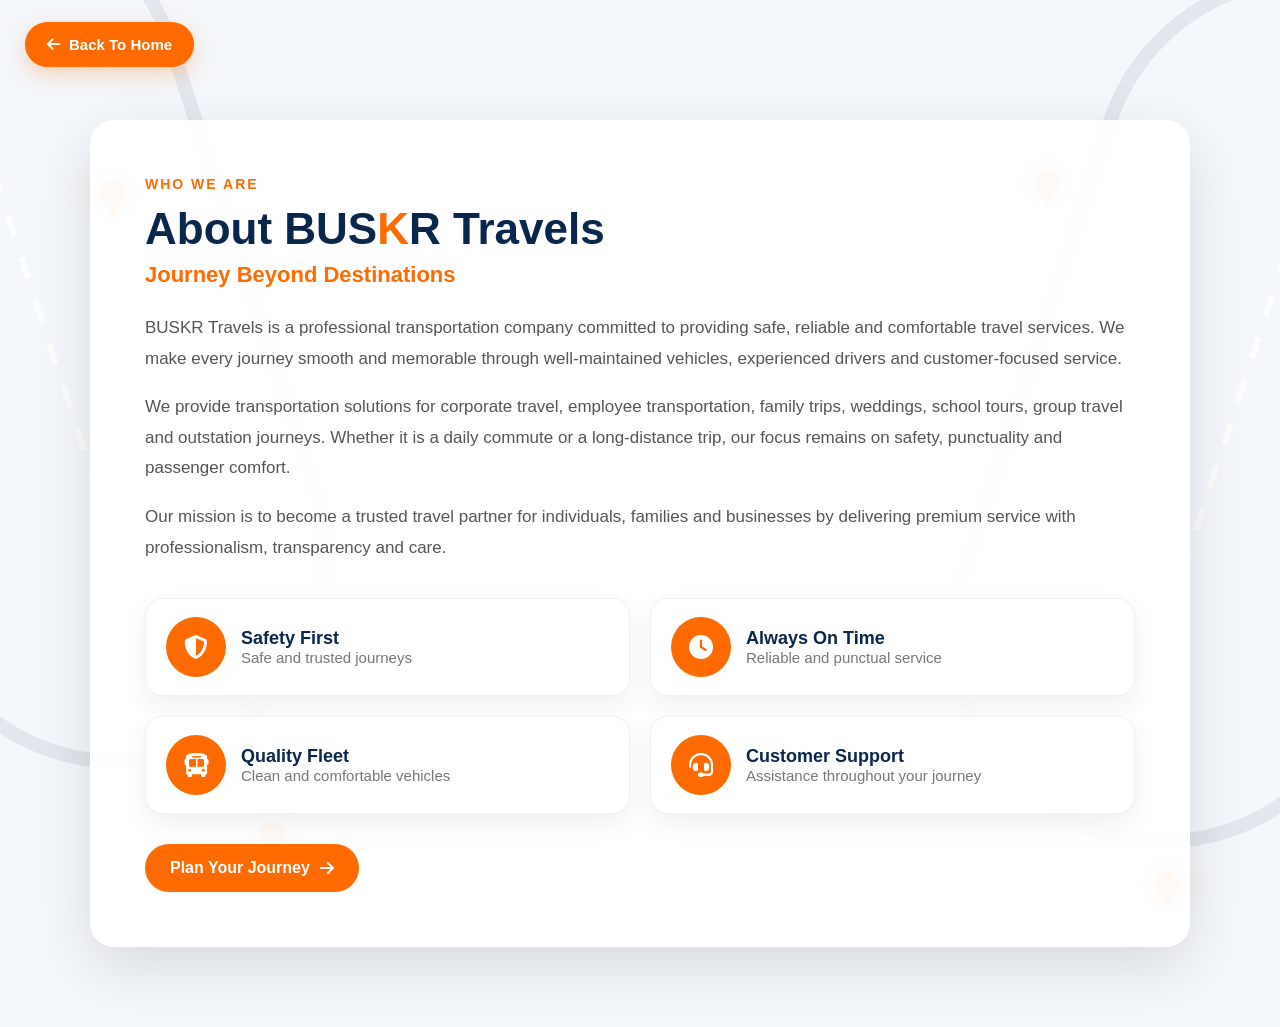
==== commit 66882b5f: "Website updated" ====
--- a/about.html
+++ b/about.html
@@ -7,7 +7,7 @@
 
     <title>About Us | BUSKR Travels</title>
 
-    <link rel="stylesheet" href="style.css">
+    <link rel="stylesheet" href="./style.css?v=5">
 
     <!-- Font Awesome -->
     <link rel="stylesheet"
--- a/style.css
+++ b/style.css
@@ -3051,4 +3051,44 @@
 /* Feature headings in BUSKR blue */
 .feature-item h4 {
     color: var(--buskr-blue);
+}
+/* Back To Home Button - Desktop */
+.back-home-btn {
+    position: fixed;
+    top: 22px;
+    left: 25px;
+    z-index: 9999;
+
+    display: inline-flex;
+    align-items: center;
+    gap: 9px;
+
+    padding: 12px 20px;
+    background: #ff6b00;
+    color: #ffffff;
+
+    border: 2px solid #ff6b00;
+    border-radius: 50px;
+
+    font-size: 15px;
+    font-weight: 600;
+    text-decoration: none;
+
+    box-shadow: 0 8px 22px rgba(255, 107, 0, 0.25);
+    transition: 0.3s ease;
+}
+
+.back-home-btn i {
+    color: #ffffff;
+}
+
+.back-home-btn:hover {
+    background: #e85f00;
+    border-color: #e85f00;
+    color: #ffffff;
+    transform: translateY(-2px);
+}
+
+.back-home-btn:hover i {
+    color: #ffffff;
 }
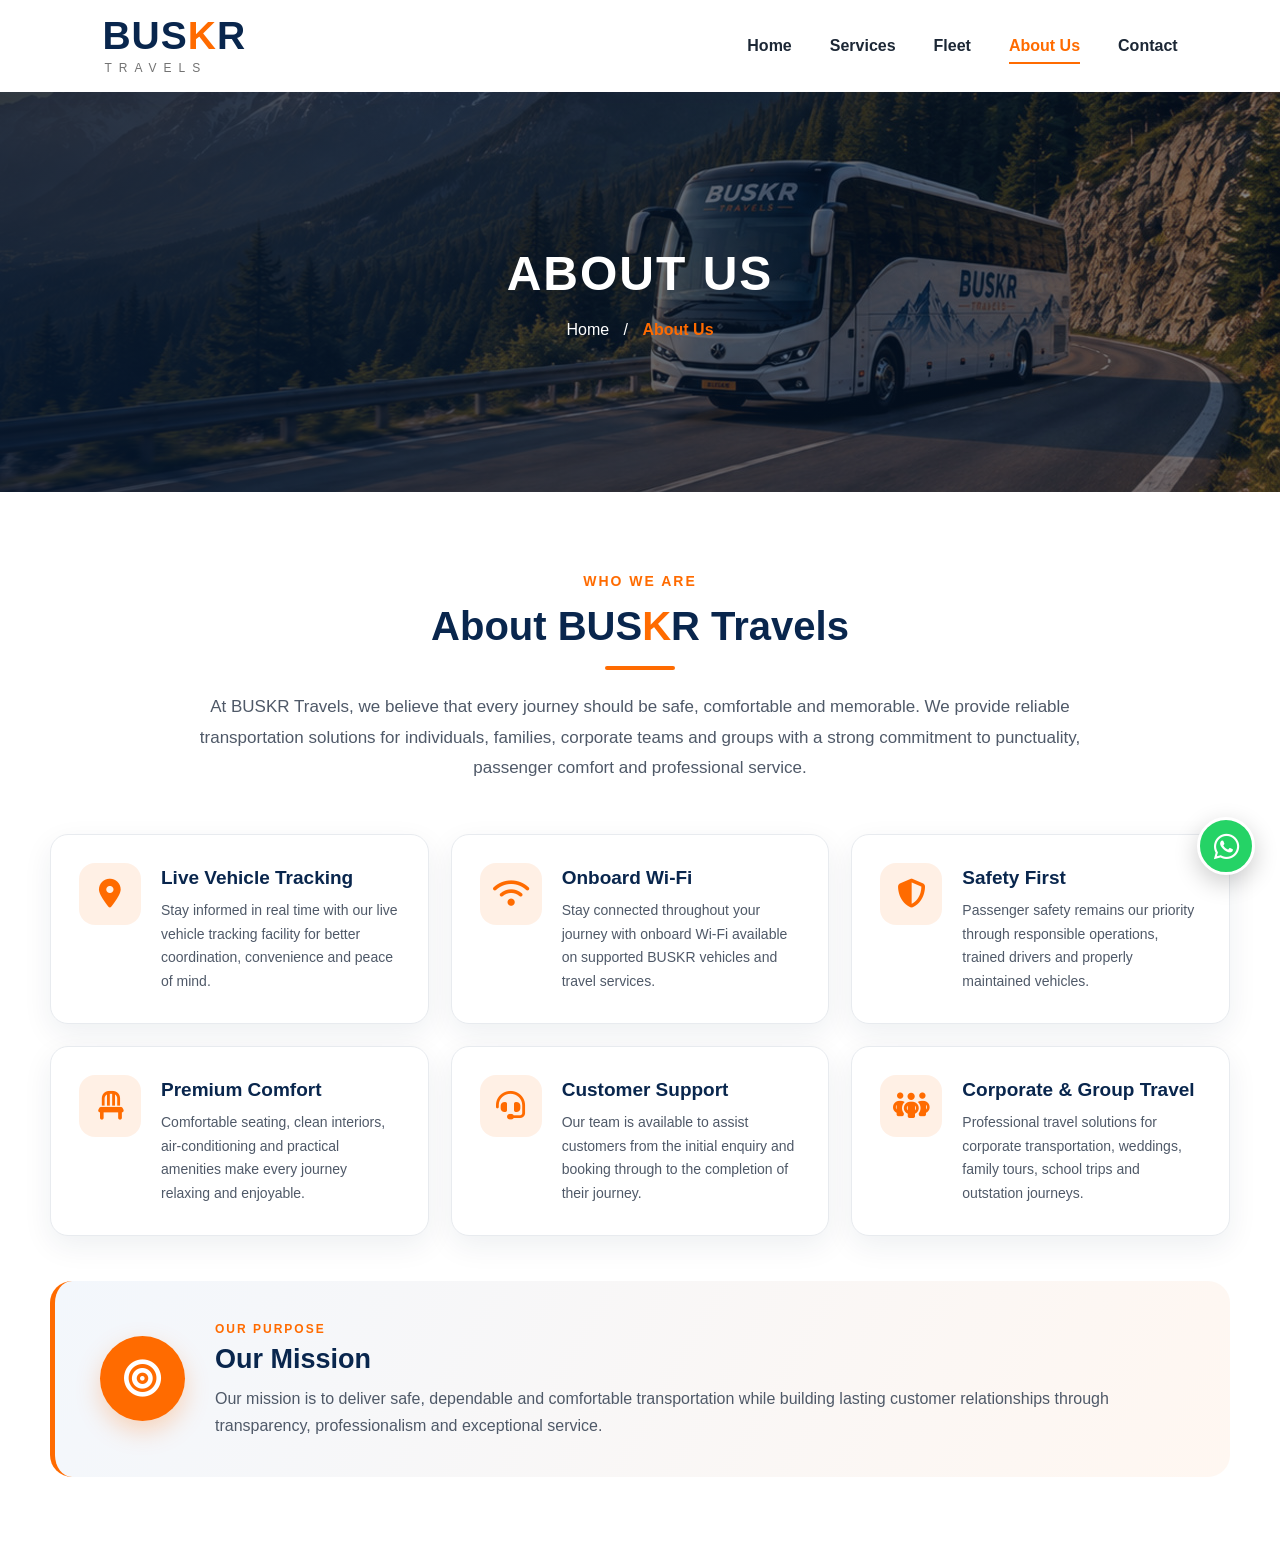
==== commit d103c968: "Website updated" ====
--- a/about.html
+++ b/about.html
@@ -3,11 +3,13 @@
 
 <head>
     <meta charset="UTF-8">
-    <meta name="viewport" content="width=device-width, initial-scale=1.0">
+
+    <meta name="viewport"
+        content="width=device-width, initial-scale=1.0">
 
     <title>About Us | BUSKR Travels</title>
 
-    <link rel="stylesheet" href="./style.css?v=5">
+    <link rel="stylesheet" href="style.css?v=7">
 
     <!-- Font Awesome -->
     <link rel="stylesheet"
@@ -16,107 +18,291 @@
 
 <body>
 
-    <a href="index.html" class="back-home-btn">
-        <i class="fa-solid fa-arrow-left"></i>
-        Back To Home
+    <!-- Navigation -->
+    <header class="about-header">
+
+        <a href="index.html" class="about-logo">
+            <span class="logo-bus">BUS</span><span class="logo-k">K</span><span class="logo-r">R</span>
+            <small>TRAVELS</small>
+        </a>
+
+        <nav class="about-nav">
+
+            <a href="index.html">Home</a>
+
+            <a href="index.html#services">Services</a>
+
+            <a href="index.html#fleet">Fleet</a>
+
+            <a href="about.html" class="active">About Us</a>
+
+            <a href="index.html#contact">Contact</a>
+
+        </nav>
+
+        <button class="about-menu-btn" id="aboutMenuBtn"
+            aria-label="Open navigation menu">
+
+            <i class="fa-solid fa-bars"></i>
+
+        </button>
+
+    </header>
+
+
+    <!-- Mobile Navigation -->
+    <nav class="about-mobile-nav" id="aboutMobileNav">
+
+        <a href="index.html">Home</a>
+
+        <a href="index.html#services">Services</a>
+
+        <a href="index.html#fleet">Fleet</a>
+
+        <a href="about.html">About Us</a>
+
+        <a href="index.html#contact">Contact</a>
+
+    </nav>
+
+
+    <!-- Hero Banner -->
+    <section class="about-hero">
+
+        <div class="about-hero-overlay"></div>
+
+        <div class="about-hero-content">
+
+            <h1>ABOUT US</h1>
+
+            <p>
+                <a href="index.html">Home</a>
+                <span>/</span>
+                <strong>About Us</strong>
+            </p>
+
+        </div>
+
+    </section>
+
+
+    <!-- Main About Section -->
+    <main class="premium-about-section">
+
+        <div class="premium-about-container">
+
+            <div class="premium-about-heading">
+
+                <span>WHO WE ARE</span>
+
+                <h2>
+                    About
+                    <span class="company-brand">
+                        <span class="brand-blue">BUS</span><span class="brand-orange">K</span><span class="brand-blue">R</span>
+                    </span>
+                    Travels
+                </h2>
+
+                <div class="heading-line"></div>
+
+                <p>
+                    At BUSKR Travels, we believe that every journey
+                    should be safe, comfortable and memorable. We provide
+                    reliable transportation solutions for individuals,
+                    families, corporate teams and groups with a strong
+                    commitment to punctuality, passenger comfort and
+                    professional service.
+                </p>
+
+            </div>
+
+
+            <!-- Features -->
+            <div class="about-features-grid">
+
+                <!-- Live Tracking -->
+                <article class="about-feature-card">
+
+                    <div class="about-feature-icon">
+                        <i class="fa-solid fa-location-dot"></i>
+                    </div>
+
+                    <div>
+                        <h3>Live Vehicle Tracking</h3>
+
+                        <p>
+                            Stay informed in real time with our live
+                            vehicle tracking facility for better
+                            coordination, convenience and peace of mind.
+                        </p>
+                    </div>
+
+                </article>
+
+
+                <!-- Wi-Fi -->
+                <article class="about-feature-card">
+
+                    <div class="about-feature-icon">
+                        <i class="fa-solid fa-wifi"></i>
+                    </div>
+
+                    <div>
+                        <h3>Onboard Wi-Fi</h3>
+
+                        <p>
+                            Stay connected throughout your journey with
+                            onboard Wi-Fi available on supported BUSKR
+                            vehicles and travel services.
+                        </p>
+                    </div>
+
+                </article>
+
+
+                <!-- Safety -->
+                <article class="about-feature-card">
+
+                    <div class="about-feature-icon">
+                        <i class="fa-solid fa-shield-halved"></i>
+                    </div>
+
+                    <div>
+                        <h3>Safety First</h3>
+
+                        <p>
+                            Passenger safety remains our priority through
+                            responsible operations, trained drivers and
+                            properly maintained vehicles.
+                        </p>
+                    </div>
+
+                </article>
+
+
+                <!-- Comfort -->
+                <article class="about-feature-card">
+
+                    <div class="about-feature-icon">
+                        <i class="fa-solid fa-chair"></i>
+                    </div>
+
+                    <div>
+                        <h3>Premium Comfort</h3>
+
+                        <p>
+                            Comfortable seating, clean interiors,
+                            air-conditioning and practical amenities
+                            make every journey relaxing and enjoyable.
+                        </p>
+                    </div>
+
+                </article>
+
+
+                <!-- Support -->
+                <article class="about-feature-card">
+
+                    <div class="about-feature-icon">
+                        <i class="fa-solid fa-headset"></i>
+                    </div>
+
+                    <div>
+                        <h3>Customer Support</h3>
+
+                        <p>
+                            Our team is available to assist customers
+                            from the initial enquiry and booking through
+                            to the completion of their journey.
+                        </p>
+                    </div>
+
+                </article>
+
+
+                <!-- Corporate -->
+                <article class="about-feature-card">
+
+                    <div class="about-feature-icon">
+                        <i class="fa-solid fa-people-group"></i>
+                    </div>
+
+                    <div>
+                        <h3>Corporate & Group Travel</h3>
+
+                        <p>
+                            Professional travel solutions for corporate
+                            transportation, weddings, family tours,
+                            school trips and outstation journeys.
+                        </p>
+                    </div>
+
+                </article>
+
+            </div>
+
+
+            <!-- Mission -->
+            <section class="about-mission">
+
+                <div class="mission-icon">
+                    <i class="fa-solid fa-bullseye"></i>
+                </div>
+
+                <div>
+                    <span>OUR PURPOSE</span>
+
+                    <h2>Our Mission</h2>
+
+                    <p>
+                        Our mission is to deliver safe, dependable and
+                        comfortable transportation while building lasting
+                        customer relationships through transparency,
+                        professionalism and exceptional service.
+                    </p>
+                </div>
+
+            </section>
+
+        </div>
+
+    </main>
+
+
+    <!-- WhatsApp Button -->
+    <a href="https://wa.me/918368512828"
+        class="about-whatsapp"
+        target="_blank"
+        rel="noopener"
+        aria-label="Chat with BUSKR Travels on WhatsApp">
+
+        <i class="fa-brands fa-whatsapp"></i>
+
     </a>
 
-    <section class="about-company">
-
-        <div class="founder-bg">
-            <div class="road-left"></div>
-            <div class="road-right"></div>
-
-            <div class="pin pin1"></div>
-            <div class="pin pin2"></div>
-            <div class="pin pin3"></div>
-            <div class="pin pin4"></div>
-        </div>
-
-        <div class="container about-company-box">
-
-            <div class="about-company-content">
-
-                <span class="about-label">WHO WE ARE</span>
-
-                <h1>
-    About
-    <span class="brand-name">
-        <span class="brand-blue">BUS</span><span class="brand-orange">K</span><span class="brand-blue">R</span>
-    </span>
-    Travels
-</h1>
-
-                <h2>Journey Beyond Destinations</h2>
-
-                <p>
-                    BUSKR Travels is a professional transportation company
-                    committed to providing safe, reliable and comfortable
-                    travel services. We make every journey smooth and memorable
-                    through well-maintained vehicles, experienced drivers and
-                    customer-focused service.
-                </p>
-
-                <p>
-                    We provide transportation solutions for corporate travel,
-                    employee transportation, family trips, weddings, school
-                    tours, group travel and outstation journeys. Whether it is
-                    a daily commute or a long-distance trip, our focus remains
-                    on safety, punctuality and passenger comfort.
-                </p>
-
-                <p>
-                    Our mission is to become a trusted travel partner for
-                    individuals, families and businesses by delivering premium
-                    service with professionalism, transparency and care.
-                </p>
-
-                <div class="founder-features">
-
-                    <div class="feature-item">
-                        <i class="fa-solid fa-shield-halved"></i>
-                        <div>
-                            <h4>Safety First</h4>
-                            <span>Safe and trusted journeys</span>
-                        </div>
-                    </div>
-
-                    <div class="feature-item">
-                        <i class="fa-solid fa-clock"></i>
-                        <div>
-                            <h4>Always On Time</h4>
-                            <span>Reliable and punctual service</span>
-                        </div>
-                    </div>
-
-                    <div class="feature-item">
-                        <i class="fa-solid fa-bus"></i>
-                        <div>
-                            <h4>Quality Fleet</h4>
-                            <span>Clean and comfortable vehicles</span>
-                        </div>
-                    </div>
-
-                    <div class="feature-item">
-                        <i class="fa-solid fa-headset"></i>
-                        <div>
-                            <h4>Customer Support</h4>
-                            <span>Assistance throughout your journey</span>
-                        </div>
-                    </div>
-
-                </div>
-
-                <a href="index.html#contact" class="about-contact-btn">
-                    Plan Your Journey
-                    <i class="fa-solid fa-arrow-right"></i>
-                </a>
-
-            </div>
-
-        </div>
-
-    </section>
+
+    <!-- Mobile Menu Script -->
+    <script>
+
+        const menuButton =
+            document.getElementById("aboutMenuBtn");
+
+        const mobileNavigation =
+            document.getElementById("aboutMobileNav");
+
+        menuButton.addEventListener("click", function () {
+
+            mobileNavigation.classList.toggle("show");
+
+            const menuIcon =
+                menuButton.querySelector("i");
+
+            menuIcon.classList.toggle("fa-bars");
+            menuIcon.classList.toggle("fa-xmark");
+
+        });
+
+    </script>
 
 </body>
 
--- a/style.css
+++ b/style.css
@@ -2912,103 +2912,325 @@
         bottom: 15px;
     }
 }
-.about-company {
-    position: relative;
-    min-height: 100vh;
-    padding: 120px 20px 80px;
-    overflow: hidden;
-}
-
-.about-company-box {
-    position: relative;
-    z-index: 2;
-    max-width: 1100px;
-    margin: auto;
-}
-
-.about-company-content {
-    width: 100%;
-    padding: 55px;
-    background: rgba(255, 255, 255, 0.96);
-    border-radius: 24px;
-    box-shadow: 0 20px 60px rgba(0, 0, 0, 0.12);
-}
-
-.about-label {
-    display: inline-block;
-    margin-bottom: 12px;
-    color: #168447;
-    font-size: 14px;
-    font-weight: 700;
-    letter-spacing: 2px;
-}
-
-.about-company-content h1 {
-    margin: 0 0 8px;
-    color: #123524;
-    font-size: 44px;
-}
-
-.about-company-content h2 {
-    margin-bottom: 25px;
-    color: #168447;
-    font-size: 22px;
-}
-
-.about-company-content p {
-    margin-bottom: 18px;
-    color: #555;
-    font-size: 17px;
-    line-height: 1.8;
-}
-
-.about-contact-btn {
-    display: inline-flex;
-    align-items: center;
-    gap: 10px;
-    margin-top: 30px;
-    padding: 15px 25px;
-    color: #fff;
-    background: #168447;
-    border-radius: 50px;
-    text-decoration: none;
-    font-weight: 600;
-    transition: 0.3s ease;
-}
-
-.about-contact-btn:hover {
-    background: #0f6335;
-    transform: translateY(-2px);
-}
-
-@media (max-width: 768px) {
-    .about-company {
-        padding: 100px 15px 50px;
-    }
-
-    .about-company-content {
-        padding: 30px 22px;
-    }
-
-    .about-company-content h1 {
-        font-size: 32px;
-    }
-
-    .about-company-content h2 {
-        font-size: 19px;
-    }
-
-    .about-company-content p {
-        font-size: 15px;
-    }
-}
-/* BUSKR Brand Colours */
+/* =====================================
+   BUSKR PREMIUM ABOUT US PAGE
+===================================== */
+
 :root {
     --buskr-blue: #09264d;
     --buskr-orange: #ff6b00;
-}
-
-/* BUS aur R blue, K orange */
+    --buskr-light: #f5f7fa;
+    --buskr-text: #4f5968;
+    --buskr-white: #ffffff;
+}
+
+/* Page reset */
+* {
+    box-sizing: border-box;
+}
+
+html {
+    scroll-behavior: smooth;
+}
+
+body {
+    margin: 0;
+    font-family: Arial, Helvetica, sans-serif;
+    color: var(--buskr-blue);
+    background: var(--buskr-white);
+}
+
+
+/* Header */
+.about-header {
+    position: sticky;
+    top: 0;
+    z-index: 1000;
+
+    width: 100%;
+    height: 92px;
+
+    display: flex;
+    align-items: center;
+    justify-content: space-between;
+
+    padding: 10px 8%;
+
+    background: #ffffff;
+    box-shadow: 0 3px 18px rgba(9, 38, 77, 0.08);
+}
+
+
+/* Text Logo */
+.about-logo {
+    display: flex;
+    position: relative;
+    align-items: center;
+
+    color: var(--buskr-blue);
+    font-size: 39px;
+    font-weight: 900;
+    line-height: 1;
+
+    letter-spacing: 1px;
+    text-decoration: none;
+
+    padding-bottom: 22px;
+}
+
+.logo-bus,
+.logo-r {
+    color: var(--buskr-blue);
+}
+
+.logo-k {
+    color: var(--buskr-orange);
+}
+
+.about-logo small {
+    position: absolute;
+    left: 2px;
+    bottom: 3px;
+
+    width: 100%;
+
+    color: #727272;
+    font-size: 12px;
+    font-weight: 500;
+    letter-spacing: 7px;
+}
+
+
+/* Desktop Navigation */
+.about-nav {
+    display: flex;
+    align-items: center;
+    gap: 38px;
+}
+
+.about-nav a {
+    position: relative;
+
+    color: #1c2735;
+    font-size: 16px;
+    font-weight: 600;
+    text-decoration: none;
+
+    transition: color 0.3s ease;
+}
+
+.about-nav a::after {
+    position: absolute;
+    content: "";
+
+    left: 0;
+    bottom: -9px;
+
+    width: 0;
+    height: 2px;
+
+    background: var(--buskr-orange);
+
+    transition: width 0.3s ease;
+}
+
+.about-nav a:hover,
+.about-nav a.active {
+    color: var(--buskr-orange);
+}
+
+.about-nav a:hover::after,
+.about-nav a.active::after {
+    width: 100%;
+}
+
+
+/* Mobile menu button */
+.about-menu-btn {
+    display: none;
+
+    width: 44px;
+    height: 44px;
+
+    border: none;
+    border-radius: 10px;
+
+    background: var(--buskr-orange);
+    color: #ffffff;
+
+    font-size: 21px;
+    cursor: pointer;
+}
+
+.about-mobile-nav {
+    display: none;
+}
+
+
+/* ==============================
+   ABOUT PAGE HERO BANNER
+============================== */
+
+.about-hero {
+    position: relative;
+    isolation: isolate;
+
+    width: 100%;
+    max-width: 100%;
+
+    height: 400px;
+    min-height: 400px;
+
+    display: flex;
+    align-items: center;
+    justify-content: center;
+
+    background-image: url("images/about-banner-final.jpg");
+    background-size: cover;
+    background-position: right center;
+    background-repeat: no-repeat;
+
+    overflow: hidden;
+}
+
+
+/* Dark blue overlay — only hero ke andar */
+.about-hero-overlay {
+    position: absolute;
+    inset: 0;
+
+    width: 100%;
+    height: 100%;
+
+    z-index: 1;
+    pointer-events: none;
+
+    background: linear-gradient(
+        90deg,
+        rgba(5, 24, 49, 0.82) 0%,
+        rgba(5, 24, 49, 0.62) 50%,
+        rgba(5, 24, 49, 0.48) 100%
+    );
+}
+
+
+/* Hero heading and breadcrumb */
+.about-hero-content {
+    position: relative;
+    z-index: 2;
+
+    width: 100%;
+    padding: 20px;
+
+    text-align: center;
+    color: #ffffff;
+}
+
+.about-hero-content h1 {
+    margin: 0 0 18px;
+
+    color: #ffffff;
+    font-size: 48px;
+    font-weight: 800;
+    line-height: 1.2;
+    letter-spacing: 2px;
+}
+
+.about-hero-content p {
+    margin: 0;
+
+    color: #ffffff;
+    font-size: 16px;
+}
+
+.about-hero-content a {
+    color: #ffffff;
+    text-decoration: none;
+
+    transition: color 0.3s ease;
+}
+
+.about-hero-content a:hover {
+    color: var(--buskr-orange);
+}
+
+.about-hero-content span {
+    margin: 0 10px;
+    color: #ffffff;
+}
+
+.about-hero-content strong {
+    color: var(--buskr-orange);
+}
+
+
+/* Mobile hero */
+@media (max-width: 768px) {
+
+    .about-hero {
+        height: 260px;
+        min-height: 260px;
+
+        background-size: cover;
+        background-position: 78% center;
+    }
+
+    .about-hero-content {
+        padding: 15px;
+    }
+
+    .about-hero-content h1 {
+        margin-bottom: 14px;
+
+        font-size: 35px;
+        letter-spacing: 1px;
+    }
+
+    .about-hero-content p {
+        font-size: 14px;
+    }
+
+    .about-hero-overlay {
+        background: rgba(5, 24, 49, 0.62);
+    }
+}
+
+
+/* Main section */
+.premium-about-section {
+    padding: 80px 20px;
+    background: #ffffff;
+}
+
+.premium-about-container {
+    width: 100%;
+    max-width: 1180px;
+    margin: 0 auto;
+}
+
+
+/* Heading */
+.premium-about-heading {
+    max-width: 900px;
+    margin: 0 auto 50px;
+    text-align: center;
+}
+
+.premium-about-heading > span {
+    color: var(--buskr-orange);
+    font-size: 14px;
+    font-weight: 800;
+    letter-spacing: 2px;
+}
+
+.premium-about-heading h2 {
+    margin: 12px 0 5px;
+
+    color: var(--buskr-blue);
+    font-size: 40px;
+    line-height: 1.2;
+}
+
 .brand-blue {
     color: var(--buskr-blue);
 }
@@ -3017,78 +3239,391 @@
     color: var(--buskr-orange);
 }
 
-.brand-name span {
-    font-weight: 800;
-}
-
-/* Main heading */
-.about-company-content h1 {
-    color: var(--buskr-blue);
-}
-
-/* Green elements changed to orange */
-.about-label,
-.about-company-content h2 {
+.company-brand span {
+    font-weight: 900;
+}
+
+.heading-line {
+    width: 70px;
+    height: 4px;
+
+    margin: 16px auto 22px;
+
+    border-radius: 10px;
+    background: var(--buskr-orange);
+}
+
+.premium-about-heading p {
+    margin: 0;
+
+    color: var(--buskr-text);
+    font-size: 17px;
+    line-height: 1.8;
+}
+
+
+/* Feature Grid */
+.about-features-grid {
+    display: grid;
+    grid-template-columns: repeat(3, 1fr);
+    gap: 22px;
+}
+
+
+/* Feature Cards */
+.about-feature-card {
+    min-height: 190px;
+
+    display: flex;
+    align-items: flex-start;
+    gap: 20px;
+
+    padding: 28px;
+
+    border: 1px solid #e8ebef;
+    border-radius: 18px;
+
+    background: #ffffff;
+
+    box-shadow: 0 10px 30px rgba(9, 38, 77, 0.07);
+
+    transition:
+        transform 0.3s ease,
+        border-color 0.3s ease,
+        box-shadow 0.3s ease;
+}
+
+.about-feature-card:hover {
+    transform: translateY(-7px);
+
+    border-color: rgba(255, 107, 0, 0.35);
+
+    box-shadow: 0 18px 40px rgba(9, 38, 77, 0.13);
+}
+
+
+/* Icons */
+.about-feature-icon {
+    width: 62px;
+    min-width: 62px;
+    height: 62px;
+
+    display: flex;
+    align-items: center;
+    justify-content: center;
+
+    border-radius: 16px;
+
+    background: rgba(255, 107, 0, 0.1);
     color: var(--buskr-orange);
-}
-
-/* Plan Your Journey button */
-.about-contact-btn {
+
+    font-size: 29px;
+
+    transition: 0.3s ease;
+}
+
+.about-feature-card:hover .about-feature-icon {
     background: var(--buskr-orange);
     color: #ffffff;
 }
 
-.about-contact-btn:hover {
-    background: #db5c00;
-}
-
-/* Feature icons */
-.feature-item > i {
+.about-feature-card h3 {
+    margin: 4px 0 10px;
+
+    color: var(--buskr-blue);
+    font-size: 19px;
+}
+
+.about-feature-card p {
+    margin: 0;
+
+    color: var(--buskr-text);
+    font-size: 14px;
+    line-height: 1.7;
+}
+
+
+/* Mission */
+.about-mission {
+    display: flex;
+    align-items: center;
+    gap: 30px;
+
+    margin-top: 45px;
+    padding: 38px 45px;
+
+    border-radius: 22px;
+
+    background:
+        linear-gradient(
+            120deg,
+            #f3f7fc,
+            #fff7f1
+        );
+
+    border-left: 5px solid var(--buskr-orange);
+}
+
+.mission-icon {
+    width: 85px;
+    min-width: 85px;
+    height: 85px;
+
+    display: flex;
+    align-items: center;
+    justify-content: center;
+
+    border-radius: 50%;
+
     background: var(--buskr-orange);
     color: #ffffff;
-}
-
-/* Feature headings in BUSKR blue */
-.feature-item h4 {
+
+    font-size: 37px;
+
+    box-shadow: 0 10px 25px rgba(255, 107, 0, 0.25);
+}
+
+.about-mission span {
+    color: var(--buskr-orange);
+    font-size: 12px;
+    font-weight: 800;
+    letter-spacing: 2px;
+}
+
+.about-mission h2 {
+    margin: 7px 0 10px;
+
     color: var(--buskr-blue);
-}
-/* Back To Home Button - Desktop */
-.back-home-btn {
+    font-size: 27px;
+}
+
+.about-mission p {
+    margin: 0;
+
+    color: var(--buskr-text);
+    font-size: 16px;
+    line-height: 1.7;
+}
+
+
+/* WhatsApp */
+.about-whatsapp {
     position: fixed;
-    top: 22px;
-    left: 25px;
-    z-index: 9999;
-
-    display: inline-flex;
+    right: 25px;
+    bottom: 25px;
+    z-index: 999;
+
+    width: 58px;
+    height: 58px;
+
+    display: flex;
     align-items: center;
-    gap: 9px;
-
-    padding: 12px 20px;
-    background: #ff6b00;
+    justify-content: center;
+
+    border: 3px solid #ffffff;
+    border-radius: 50%;
+
+    background: #25d366;
     color: #ffffff;
 
-    border: 2px solid #ff6b00;
-    border-radius: 50px;
-
-    font-size: 15px;
-    font-weight: 600;
+    font-size: 29px;
     text-decoration: none;
 
-    box-shadow: 0 8px 22px rgba(255, 107, 0, 0.25);
+    box-shadow: 0 8px 25px rgba(0, 0, 0, 0.2);
+
     transition: 0.3s ease;
 }
 
-.back-home-btn i {
-    color: #ffffff;
-}
-
-.back-home-btn:hover {
-    background: #e85f00;
-    border-color: #e85f00;
-    color: #ffffff;
-    transform: translateY(-2px);
-}
-
-.back-home-btn:hover i {
-    color: #ffffff;
+.about-whatsapp:hover {
+    transform: translateY(-5px) scale(1.05);
+    background: #19b853;
+}
+
+
+/* Tablet */
+@media (max-width: 992px) {
+
+    .about-header {
+        padding: 10px 5%;
+    }
+
+    .about-nav {
+        gap: 22px;
+    }
+
+    .about-features-grid {
+        grid-template-columns: repeat(2, 1fr);
+    }
+
+}
+
+
+/* Mobile */
+@media (max-width: 768px) {
+
+    .about-header {
+        height: 76px;
+        padding: 8px 18px;
+    }
+
+    .about-logo {
+        font-size: 30px;
+        padding-bottom: 18px;
+    }
+
+    .about-logo small {
+        font-size: 9px;
+        letter-spacing: 5px;
+    }
+
+    .about-nav {
+        display: none;
+    }
+
+    .about-menu-btn {
+        display: flex;
+        align-items: center;
+        justify-content: center;
+    }
+
+    .about-mobile-nav {
+        position: fixed;
+        top: 76px;
+        left: 0;
+        z-index: 999;
+
+        width: 100%;
+
+        flex-direction: column;
+
+        padding: 15px 20px 22px;
+
+        background: #ffffff;
+
+        box-shadow: 0 15px 25px rgba(9, 38, 77, 0.12);
+    }
+
+    .about-mobile-nav.show {
+        display: flex;
+    }
+
+    .about-mobile-nav a {
+        padding: 13px 5px;
+
+        border-bottom: 1px solid #eeeeee;
+
+        color: var(--buskr-blue);
+        font-weight: 600;
+        text-decoration: none;
+    }
+
+    .about-mobile-nav a:hover {
+        color: var(--buskr-orange);
+    }
+
+   
+
+    .about-hero-content h1 {
+        font-size: 35px;
+    }
+
+    .premium-about-section {
+        padding: 55px 15px;
+    }
+
+    .premium-about-heading {
+        margin-bottom: 35px;
+    }
+
+    .premium-about-heading h2 {
+        font-size: 30px;
+    }
+
+    .premium-about-heading p {
+        font-size: 15px;
+    }
+
+    .about-features-grid {
+        grid-template-columns: 1fr;
+    }
+
+    .about-feature-card {
+        min-height: auto;
+        padding: 23px 20px;
+    }
+
+    .about-feature-icon {
+        width: 55px;
+        min-width: 55px;
+        height: 55px;
+        font-size: 25px;
+    }
+
+    .about-mission {
+        flex-direction: column;
+        align-items: flex-start;
+
+        padding: 30px 24px;
+    }
+
+    .mission-icon {
+        width: 70px;
+        min-width: 70px;
+        height: 70px;
+
+        font-size: 30px;
+    }
+
+    .about-whatsapp {
+        right: 17px;
+        bottom: 17px;
+
+        width: 52px;
+        height: 52px;
+
+        font-size: 26px;
+    }
+    
+
+}
+/* ABOUT PAGE OVERFLOW FIX */
+
+html,
+body {
+    width: 100%;
+    max-width: 100%;
+    overflow-x: hidden;
+}
+
+*,
+*::before,
+*::after {
+    box-sizing: border-box;
+}
+
+.about-page,
+.about-main,
+.about-section,
+.about-container,
+.about-hero {
+    width: 100%;
+    max-width: 100%;
+    overflow-x: hidden;
+}
+
+.about-container {
+    padding-left: 20px;
+    padding-right: 20px;
+}
+
+.about-features-grid {
+    display: grid;
+    grid-template-columns: repeat(3, minmax(0, 1fr));
+    gap: 22px;
+    width: 100%;
+}
+
+.about-feature-card {
+    width: 100%;
+    min-width: 0;
 }
